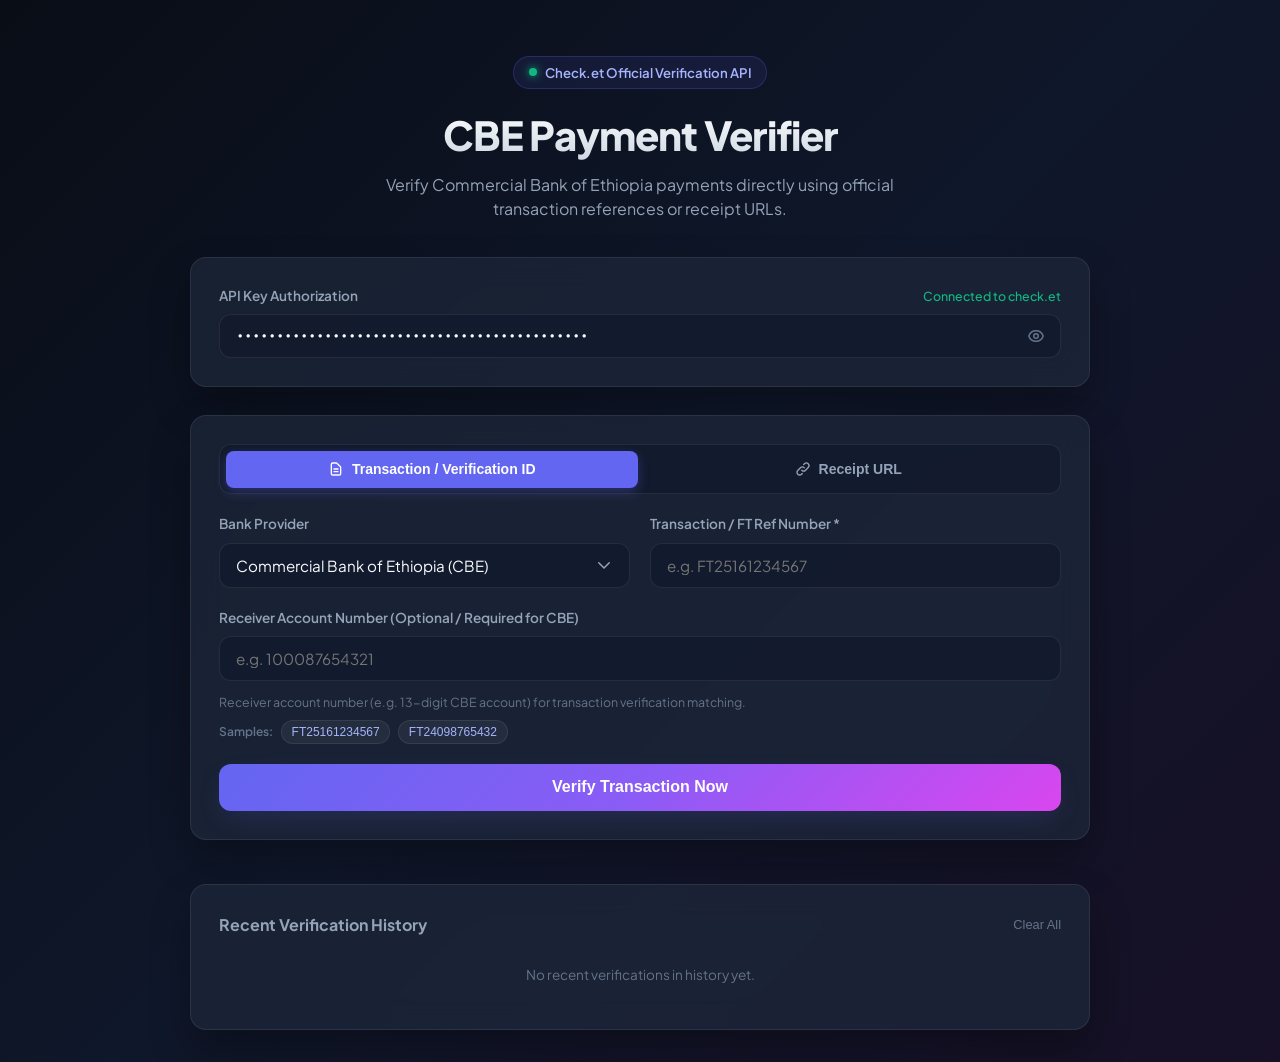
==== cbe_verifier.html @ 71989933 "Add files via upload" ====
<!DOCTYPE html>
<html lang="en">
<head>
  <meta charset="UTF-8">
  <meta name="viewport" content="width=device-width, initial-scale=1.0">
  <title>Check.et Payment Verifier | Commercial Bank of Ethiopia</title>
  <meta name="description" content="Verify Ethiopian Bank payment transactions and receipts using the official Check.et API.">
  <link rel="preconnect" href="https://fonts.googleapis.com">
  <link rel="preconnect" href="https://fonts.gstatic.com" crossorigin>
  <link href="https://fonts.googleapis.com/css2?family=Plus+Jakarta+Sans:wght@300;400;500;600;700;800&family=JetBrains+Mono:wght@400;500;600&display=swap" rel="stylesheet">
  
  <style>
    :root {
      --bg-gradient: linear-gradient(135deg, #090d16 0%, #0f172a 50%, #171026 100%);
      --card-bg: rgba(30, 41, 59, 0.7);
      --card-border: rgba(255, 255, 255, 0.08);
      --card-hover-border: rgba(99, 102, 241, 0.3);
      --text-primary: #f8fafc;
      --text-secondary: #94a3b8;
      --text-muted: #64748b;
      --accent-primary: #6366f1;
      --accent-secondary: #8b5cf6;
      --accent-gradient: linear-gradient(135deg, #6366f1 0%, #8b5cf6 50%, #d946ef 100%);
      --success-bg: rgba(16, 185, 129, 0.12);
      --success-border: rgba(16, 185, 129, 0.3);
      --success-text: #10b981;
      --warning-bg: rgba(245, 158, 11, 0.12);
      --warning-border: rgba(245, 158, 11, 0.3);
      --warning-text: #f59e0b;
      --danger-bg: rgba(239, 68, 68, 0.12);
      --danger-border: rgba(239, 68, 68, 0.3);
      --danger-text: #ef4444;
      --radius-lg: 16px;
      --radius-md: 12px;
      --radius-sm: 8px;
      --shadow-glow: 0 10px 30px -10px rgba(99, 102, 241, 0.25);
    }

    * {
      box-sizing: border-box;
      margin: 0;
      padding: 0;
    }

    body {
      font-family: 'Plus Jakarta Sans', -apple-system, BlinkMacSystemFont, sans-serif;
      background: var(--bg-gradient);
      color: var(--text-primary);
      min-height: 100vh;
      display: flex;
      flex-direction: column;
      align-items: center;
      padding: 2rem 1rem;
      line-height: 1.5;
    }

    .container {
      width: 100%;
      max-width: 900px;
      margin: 0 auto;
      display: flex;
      flex-direction: column;
      gap: 1.75rem;
    }

    /* Header */
    .header {
      text-align: center;
      padding: 1.5rem 0 0.5rem;
    }

    .brand-badge {
      display: inline-flex;
      align-items: center;
      gap: 0.5rem;
      padding: 0.35rem 0.9rem;
      background: rgba(99, 102, 241, 0.1);
      border: 1px solid rgba(99, 102, 241, 0.25);
      border-radius: 9999px;
      font-size: 0.825rem;
      font-weight: 600;
      color: #a5b4fc;
      margin-bottom: 1rem;
    }

    .brand-badge .dot {
      width: 8px;
      height: 8px;
      background: #10b981;
      border-radius: 50%;
      box-shadow: 0 0 8px #10b981;
    }

    .header h1 {
      font-size: 2.5rem;
      font-weight: 800;
      letter-spacing: -0.02em;
      background: linear-gradient(180deg, #ffffff 0%, #cbd5e1 100%);
      -webkit-background-clip: text;
      -webkit-text-fill-color: transparent;
      margin-bottom: 0.5rem;
    }

    .header p {
      color: var(--text-secondary);
      font-size: 1rem;
      max-width: 580px;
      margin: 0 auto;
    }

    /* Cards */
    .glass-card {
      background: var(--card-bg);
      backdrop-filter: blur(16px);
      -webkit-backdrop-filter: blur(16px);
      border: 1px solid var(--card-border);
      border-radius: var(--radius-lg);
      padding: 1.75rem;
      box-shadow: 0 20px 40px rgba(0, 0, 0, 0.3);
      transition: border-color 0.25s ease, box-shadow 0.25s ease;
    }

    /* API Key Config Bar */
    .api-bar {
      display: flex;
      flex-direction: column;
      gap: 0.5rem;
    }

    .api-bar label {
      font-size: 0.85rem;
      font-weight: 600;
      color: var(--text-secondary);
      display: flex;
      justify-content: space-between;
      align-items: center;
    }

    .input-wrapper {
      position: relative;
      display: flex;
      align-items: center;
    }

    .input-wrapper input {
      width: 100%;
      background: rgba(15, 23, 42, 0.6);
      border: 1px solid var(--card-border);
      border-radius: var(--radius-md);
      padding: 0.75rem 1rem;
      padding-right: 2.75rem;
      color: var(--text-primary);
      font-family: 'JetBrains Mono', monospace;
      font-size: 0.875rem;
      outline: none;
      transition: all 0.2s ease;
    }

    .input-wrapper input:focus {
      border-color: var(--accent-primary);
      box-shadow: 0 0 0 3px rgba(99, 102, 241, 0.15);
    }

    .toggle-btn {
      position: absolute;
      right: 0.75rem;
      background: none;
      border: none;
      color: var(--text-muted);
      cursor: pointer;
      padding: 0.25rem;
      display: flex;
      align-items: center;
      justify-content: center;
      transition: color 0.2s ease;
    }

    .toggle-btn:hover {
      color: var(--text-primary);
    }

    /* Tabs */
    .tabs-nav {
      display: flex;
      background: rgba(15, 23, 42, 0.6);
      padding: 0.35rem;
      border-radius: var(--radius-md);
      border: 1px solid var(--card-border);
      gap: 0.25rem;
      margin-bottom: 1.25rem;
    }

    .tab-btn {
      flex: 1;
      padding: 0.65rem 1rem;
      border: none;
      background: transparent;
      color: var(--text-secondary);
      font-weight: 600;
      font-size: 0.875rem;
      border-radius: var(--radius-sm);
      cursor: pointer;
      transition: all 0.2s ease;
      display: flex;
      align-items: center;
      justify-content: center;
      gap: 0.5rem;
    }

    .tab-btn.active {
      background: var(--accent-primary);
      color: #ffffff;
      box-shadow: 0 4px 12px rgba(99, 102, 241, 0.3);
    }

    /* Form Inputs */
    .form-grid {
      display: grid;
      grid-template-columns: 1fr 1fr;
      gap: 1.25rem;
    }

    @media (max-width: 640px) {
      .form-grid {
        grid-template-columns: 1fr;
      }
    }

    .form-group {
      display: flex;
      flex-direction: column;
      gap: 0.5rem;
    }

    .form-group.full-width {
      grid-column: 1 / -1;
    }

    .form-group label {
      font-size: 0.85rem;
      font-weight: 600;
      color: var(--text-secondary);
    }

    .form-control {
      width: 100%;
      background: rgba(15, 23, 42, 0.6);
      border: 1px solid var(--card-border);
      border-radius: var(--radius-md);
      padding: 0.75rem 1rem;
      color: var(--text-primary);
      font-family: inherit;
      font-size: 0.95rem;
      outline: none;
      transition: all 0.2s ease;
    }

    .form-control:focus {
      border-color: var(--accent-primary);
      box-shadow: 0 0 0 3px rgba(99, 102, 241, 0.15);
    }

    select.form-control {
      appearance: none;
      background-image: url("data:image/svg+xml,%3Csvg xmlns='http://www.w3.org/2000/svg' fill='none' viewBox='0 0 24 24' stroke='%2394a3b8'%3E%3Cpath stroke-linecap='round' stroke-linejoin='round' stroke-width='2' d='M19 9l-7 7-7-7'%3E%3C/path%3E%3C/svg%3E");
      background-repeat: no-repeat;
      background-position: right 1rem center;
      background-size: 1.1rem;
      padding-right: 2.5rem;
    }

    .hint-text {
      font-size: 0.775rem;
      color: var(--text-muted);
      margin-top: 0.25rem;
    }

    .quick-samples {
      display: flex;
      align-items: center;
      gap: 0.5rem;
      margin-top: 0.5rem;
      flex-wrap: wrap;
    }

    .sample-chip {
      font-size: 0.75rem;
      padding: 0.25rem 0.6rem;
      background: rgba(255, 255, 255, 0.05);
      border: 1px solid var(--card-border);
      border-radius: 9999px;
      color: #a5b4fc;
      cursor: pointer;
      transition: all 0.2s ease;
    }

    .sample-chip:hover {
      background: rgba(99, 102, 241, 0.2);
      border-color: rgba(99, 102, 241, 0.4);
    }

    /* Primary Button */
    .btn-submit {
      margin-top: 1.25rem;
      width: 100%;
      padding: 0.9rem 1.5rem;
      background: var(--accent-gradient);
      border: none;
      border-radius: var(--radius-md);
      color: #ffffff;
      font-weight: 700;
      font-size: 1rem;
      cursor: pointer;
      box-shadow: var(--shadow-glow);
      transition: all 0.25s ease;
      display: flex;
      align-items: center;
      justify-content: center;
      gap: 0.6rem;
    }

    .btn-submit:hover {
      transform: translateY(-2px);
      box-shadow: 0 12px 35px -5px rgba(99, 102, 241, 0.4);
    }

    .btn-submit:active {
      transform: translateY(0);
    }

    .btn-submit:disabled {
      opacity: 0.6;
      cursor: not-allowed;
      transform: none;
    }

    /* Result Section */
    .result-section {
      display: none;
      animation: fadeIn 0.3s ease;
    }

    @keyframes fadeIn {
      from { opacity: 0; transform: translateY(10px); }
      to { opacity: 1; transform: translateY(0); }
    }

    .receipt-header {
      display: flex;
      justify-content: space-between;
      align-items: flex-start;
      padding-bottom: 1.25rem;
      border-bottom: 1px dashed var(--card-border);
      margin-bottom: 1.25rem;
    }

    .bank-info {
      display: flex;
      align-items: center;
      gap: 0.75rem;
    }

    .bank-icon {
      width: 44px;
      height: 44px;
      background: linear-gradient(135deg, #4f46e5, #7c3aed);
      border-radius: 12px;
      display: flex;
      align-items: center;
      justify-content: center;
      font-weight: 800;
      font-size: 1.1rem;
      color: #fff;
    }

    .bank-details h3 {
      font-size: 1.15rem;
      font-weight: 700;
      color: #fff;
    }

    .bank-details p {
      font-size: 0.8rem;
      color: var(--text-muted);
      font-family: 'JetBrains Mono', monospace;
    }

    .status-badge {
      display: inline-flex;
      align-items: center;
      gap: 0.4rem;
      padding: 0.4rem 0.85rem;
      border-radius: 9999px;
      font-size: 0.825rem;
      font-weight: 700;
      text-transform: uppercase;
      letter-spacing: 0.04em;
    }

    .status-badge.verified {
      background: var(--success-bg);
      border: 1px solid var(--success-border);
      color: var(--success-text);
    }

    .status-badge.duplicate {
      background: var(--warning-bg);
      border: 1px solid var(--warning-border);
      color: var(--warning-text);
    }

    .status-badge.failed {
      background: var(--danger-bg);
      border: 1px solid var(--danger-border);
      color: var(--danger-text);
    }

    .amount-display {
      background: rgba(15, 23, 42, 0.5);
      border: 1px solid var(--card-border);
      border-radius: var(--radius-md);
      padding: 1.25rem;
      text-align: center;
      margin-bottom: 1.5rem;
    }

    .amount-display label {
      font-size: 0.8rem;
      color: var(--text-muted);
      text-transform: uppercase;
      letter-spacing: 0.05em;
      font-weight: 600;
    }

    .amount-val {
      font-size: 2.4rem;
      font-weight: 800;
      color: #10b981;
      margin-top: 0.25rem;
    }

    .amount-val span {
      font-size: 1.2rem;
      font-weight: 600;
      color: var(--text-secondary);
      margin-left: 0.25rem;
    }

    /* Details Grid */
    .details-grid {
      display: grid;
      grid-template-columns: 1fr 1fr;
      gap: 1rem;
      margin-bottom: 1.5rem;
    }

    @media (max-width: 600px) {
      .details-grid {
        grid-template-columns: 1fr;
      }
    }

    .detail-item {
      background: rgba(15, 23, 42, 0.3);
      border: 1px solid rgba(255, 255, 255, 0.04);
      border-radius: var(--radius-sm);
      padding: 0.85rem;
    }

    .detail-item .label {
      font-size: 0.775rem;
      color: var(--text-muted);
      font-weight: 600;
      text-transform: uppercase;
      letter-spacing: 0.03em;
    }

    .detail-item .value {
      font-size: 0.95rem;
      font-weight: 600;
      color: var(--text-primary);
      margin-top: 0.2rem;
      word-break: break-all;
    }

    .detail-item .sub-value {
      font-size: 0.8rem;
      color: var(--text-secondary);
      font-family: 'JetBrains Mono', monospace;
    }

    /* Action bar for results */
    .result-actions {
      display: flex;
      gap: 0.75rem;
      flex-wrap: wrap;
    }

    .btn-secondary {
      flex: 1;
      padding: 0.65rem 1rem;
      background: rgba(255, 255, 255, 0.05);
      border: 1px solid var(--card-border);
      border-radius: var(--radius-md);
      color: var(--text-primary);
      font-weight: 600;
      font-size: 0.875rem;
      cursor: pointer;
      transition: all 0.2s ease;
      display: flex;
      align-items: center;
      justify-content: center;
      gap: 0.4rem;
    }

    .btn-secondary:hover {
      background: rgba(255, 255, 255, 0.1);
      border-color: rgba(255, 255, 255, 0.2);
    }

    /* JSON Drawer */
    .json-box {
      margin-top: 1rem;
      background: #090d16;
      border: 1px solid var(--card-border);
      border-radius: var(--radius-md);
      padding: 1rem;
      font-family: 'JetBrains Mono', monospace;
      font-size: 0.8rem;
      color: #38bdf8;
      max-height: 250px;
      overflow-y: auto;
      display: none;
    }

    /* Loading Spinner */
    .spinner {
      width: 20px;
      height: 20px;
      border: 3px solid rgba(255, 255, 255, 0.3);
      border-radius: 50%;
      border-top-color: #fff;
      animation: spin 0.8s linear infinite;
    }

    @keyframes spin {
      to { transform: rotate(360deg); }
    }

    /* History section */
    .history-section {
      margin-top: 1rem;
    }

    .history-title {
      font-size: 1rem;
      font-weight: 700;
      color: var(--text-secondary);
      margin-bottom: 0.75rem;
      display: flex;
      justify-content: space-between;
      align-items: center;
    }

    .history-list {
      display: flex;
      flex-direction: column;
      gap: 0.5rem;
    }

    .history-item {
      display: flex;
      justify-content: space-between;
      align-items: center;
      background: rgba(15, 23, 42, 0.4);
      border: 1px solid var(--card-border);
      border-radius: var(--radius-md);
      padding: 0.75rem 1rem;
      cursor: pointer;
      transition: all 0.2s ease;
    }

    .history-item:hover {
      background: rgba(30, 41, 59, 0.8);
      border-color: var(--card-hover-border);
    }

    .history-meta {
      display: flex;
      flex-direction: column;
    }

    .history-id {
      font-weight: 700;
      font-size: 0.9rem;
      color: var(--text-primary);
    }

    .history-sub {
      font-size: 0.75rem;
      color: var(--text-muted);
    }

    .history-amount {
      font-weight: 700;
      font-size: 0.95rem;
      color: #10b981;
    }

    /* Toast */
    .toast {
      position: fixed;
      bottom: 2rem;
      right: 2rem;
      background: #1e293b;
      border: 1px solid var(--accent-primary);
      color: #fff;
      padding: 0.85rem 1.25rem;
      border-radius: var(--radius-md);
      box-shadow: 0 10px 30px rgba(0,0,0,0.5);
      font-size: 0.875rem;
      font-weight: 600;
      z-index: 1000;
      display: none;
      animation: slideUp 0.3s ease;
    }

    @keyframes slideUp {
      from { opacity: 0; transform: translateY(20px); }
      to { opacity: 1; transform: translateY(0); }
    }
  </style>
</head>
<body>

  <div class="container">
    
    <!-- Header -->
    <header class="header">
      <div class="brand-badge">
        <span class="dot"></span> Check.et Official Verification API
      </div>
      <h1>CBE Payment Verifier</h1>
      <p>Verify Commercial Bank of Ethiopia payments directly using official transaction references or receipt URLs.</p>
    </header>

    <!-- API Config Card -->
    <div class="glass-card">
      <div class="api-bar">
        <label for="apiKeyInput">
          <span>API Key Authorization</span>
          <span style="color: #10b981; font-weight: 500; font-size: 0.775rem;">Connected to check.et</span>
        </label>
        <div class="input-wrapper">
          <input type="password" id="apiKeyInput" value="chk_WCKdCOPQXmDq69f31fTdWJHJl5TujRZKqvzHLqxQ" placeholder="chk_..." autocomplete="off">
          <button type="button" class="toggle-btn" id="toggleApiKey" title="Toggle visibility">
            <svg width="18" height="18" fill="none" stroke="currentColor" viewBox="0 0 24 24">
              <path stroke-linecap="round" stroke-linejoin="round" stroke-width="2" d="M15 12a3 3 0 11-6 0 3 3 0 016 0z" />
              <path stroke-linecap="round" stroke-linejoin="round" stroke-width="2" d="M2.458 12C3.732 7.943 7.523 5 12 5c4.478 0 8.268 2.943 9.542 7-1.274 4.057-5.064 7-9.542 7-4.477 0-8.268-2.943-9.542-7z" />
            </svg>
          </button>
        </div>
      </div>
    </div>

    <!-- Main Form Card -->
    <div class="glass-card">
      <!-- Tabs -->
      <div class="tabs-nav">
        <button type="button" class="tab-btn active" id="tabTxn" onclick="switchTab('txn')">
          <svg width="16" height="16" fill="none" stroke="currentColor" viewBox="0 0 24 24"><path stroke-linecap="round" stroke-linejoin="round" stroke-width="2" d="M9 12h6m-6 4h6m2 5H7a2 2 0 01-2-2V5a2 2 0 012-2h5.586a1 1 0 01.707.293l5.414 5.414a1 1 0 01.293.707V19a2 2 0 01-2 2z"/></svg>
          Transaction / Verification ID
        </button>
        <button type="button" class="tab-btn" id="tabUrl" onclick="switchTab('url')">
          <svg width="16" height="16" fill="none" stroke="currentColor" viewBox="0 0 24 24"><path stroke-linecap="round" stroke-linejoin="round" stroke-width="2" d="M13.828 10.172a4 4 0 00-5.656 0l-4 4a4 4 0 105.656 5.656l1.102-1.101m-.758-4.899a4 4 0 005.656 0l4-4a4 4 0 00-5.656-5.656l-1.1 1.1"/></svg>
          Receipt URL
        </button>
      </div>

      <form id="verifyForm" onsubmit="handleVerify(event)">
        <div class="form-grid">
          
          <!-- Bank Select -->
          <div class="form-group">
            <label for="bankSelect">Bank Provider</label>
            <select id="bankSelect" class="form-control">
              <option value="cbe" selected>Commercial Bank of Ethiopia (CBE)</option>
              <option value="amhara">Amhara Bank</option>
              <option value="telebirr">Telebirr</option>
              <option value="dashen">Dashen Bank</option>
              <option value="awash">Awash Bank</option>
              <option value="boa">Bank of Abyssinia (BOA)</option>
              <option value="zemen">Zemen Bank</option>
              <option value="cbebirr">CBE Birr</option>
              <option value="mpesa">M-Pesa Ethiopia</option>
              <option value="siinqee">Siinqee Bank</option>
            </select>
          </div>

          <!-- Transaction Number Input (for Txn Mode) -->
          <div id="txnFieldsGroup" class="form-group">
            <label for="txnInput">Transaction / FT Ref Number *</label>
            <input type="text" id="txnInput" class="form-control" placeholder="e.g. FT25161234567" required>
          </div>

          <!-- Receipt URL Input (for URL Mode) -->
          <div id="urlFieldsGroup" class="form-group" style="display: none;">
            <label for="urlInput">Receipt URL *</label>
            <input type="url" id="urlInput" class="form-control" placeholder="https://cbe.com.et/receipt/...">
            <div class="hint-text">Paste the full receipt web URL shared from mobile banking app.</div>
          </div>

          <!-- Receiver Account Input (Available for both Txn and URL modes) -->
          <div class="form-group full-width">
            <label for="accountInput">Receiver Account Number (Optional / Required for CBE)</label>
            <input type="text" id="accountInput" class="form-control" placeholder="e.g. 100087654321">
            <div class="hint-text">Receiver account number (e.g. 13-digit CBE account) for transaction verification matching.</div>
          </div>

        </div>

        <!-- Sample Loaders -->
        <div class="quick-samples">
          <span style="font-size:0.75rem; color: var(--text-muted); font-weight: 600;">Samples:</span>
          <button type="button" class="sample-chip" onclick="fillSample('FT25161234567', '1000876543218')">FT25161234567</button>
          <button type="button" class="sample-chip" onclick="fillSample('FT24098765432', '1000123456789')">FT24098765432</button>
        </div>

        <!-- Submit Button -->
        <button type="submit" class="btn-submit" id="btnSubmit">
          <span id="btnText">Verify Transaction Now</span>
          <div class="spinner" id="btnSpinner" style="display: none;"></div>
        </button>
      </form>
    </div>

    <!-- Results Section -->
    <div class="glass-card result-section" id="resultCard">
      <div class="receipt-header">
        <div class="bank-info">
          <div class="bank-icon" id="resBankIcon">CBE</div>
          <div class="bank-details">
            <h3 id="resBankName">Commercial Bank of Ethiopia</h3>
            <p id="resTxnId">Ref: FT25161234567</p>
          </div>
        </div>
        <div class="status-badge verified" id="resStatusBadge">
          ✓ Verified
        </div>
      </div>

      <!-- Amount Banner -->
      <div class="amount-display">
        <label>Total Verified Amount</label>
        <div class="amount-val" id="resAmount">1,350.00 <span>ETB</span></div>
      </div>

      <!-- Detail Grid -->
      <div class="details-grid">
        <div class="detail-item">
          <div class="label">Payer Details</div>
          <div class="value" id="resPayerName">Hayat Ahmed</div>
          <div class="sub-value" id="resPayerAcc">Acc: 100012345678</div>
        </div>

        <div class="detail-item">
          <div class="label">Receiver Details</div>
          <div class="value" id="resReceiverName">Abebe Bekele</div>
          <div class="sub-value" id="resReceiverAcc">Acc: 100087654321</div>
        </div>

        <div class="detail-item">
          <div class="label">Transaction Date</div>
          <div class="value" id="resDate">June 10, 2025 - 02:30 PM</div>
          <div class="sub-value" id="resMethod">Method: Official API</div>
        </div>

        <div class="detail-item">
          <div class="label">Description / Note</div>
          <div class="value" id="resDescription">Payment for invoice #1042</div>
        </div>
      </div>

      <!-- Actions -->
      <div class="result-actions">
        <button type="button" class="btn-secondary" onclick="copyReceiptSummary()">
          <svg width="16" height="16" fill="none" stroke="currentColor" viewBox="0 0 24 24"><path stroke-linecap="round" stroke-linejoin="round" stroke-width="2" d="M8 16H6a2 2 0 01-2-2V6a2 2 0 012-2h8a2 2 0 012 2v2m-6 12h8a2 2 0 002-2v-8a2 2 0 00-2-2h-8a2 2 0 00-2 2v8a2 2 0 002 2z"/></svg>
          Copy Summary
        </button>
        <button type="button" class="btn-secondary" onclick="toggleJsonView()">
          <svg width="16" height="16" fill="none" stroke="currentColor" viewBox="0 0 24 24"><path stroke-linecap="round" stroke-linejoin="round" stroke-width="2" d="M10 20l4-16m4 4l4 4-4 4M6 16l-4-4 4-4"/></svg>
          View Raw JSON
        </button>
        <button type="button" class="btn-secondary" onclick="window.print()">
          <svg width="16" height="16" fill="none" stroke="currentColor" viewBox="0 0 24 24"><path stroke-linecap="round" stroke-linejoin="round" stroke-width="2" d="M17 17h2a2 2 0 002-2v-4a2 2 0 00-2-2H5a2 2 0 00-2 2v4a2 2 0 002 2h2m2 4h6a2 2 0 002-2v-4a2 2 0 00-2-2H9a2 2 0 00-2 2v4a2 2 0 002 2zm8-12V5a2 2 0 00-2-2H9a2 2 0 00-2 2v4h10z"/></svg>
          Print Receipt
        </button>
      </div>

      <!-- Raw JSON Box -->
      <pre class="json-box" id="jsonBox"></pre>
    </div>

    <!-- Verification History Card -->
    <div class="glass-card history-section" id="historyCard">
      <div class="history-title">
        <span>Recent Verification History</span>
        <button type="button" style="background:none; border:none; color:var(--text-muted); cursor:pointer; font-size:0.8rem;" onclick="clearHistory()">Clear All</button>
      </div>
      <div class="history-list" id="historyList">
        <div style="font-size:0.85rem; color:var(--text-muted); text-align:center; padding:1rem 0;">No recent verifications in history yet.</div>
      </div>
    </div>

  </div>

  <div class="toast" id="toast">Notification text</div>

  <script>
    let activeTab = 'txn';
    let currentResponseData = null;
    let verificationHistory = JSON.parse(localStorage.getItem('check_et_history') || '[]');

    // Initialize UI
    document.addEventListener('DOMContentLoaded', () => {
      renderHistory();
      
      // API Key Toggle
      const apiKeyInput = document.getElementById('apiKeyInput');
      const toggleApiKey = document.getElementById('toggleApiKey');
      toggleApiKey.addEventListener('click', () => {
        if (apiKeyInput.type === 'password') {
          apiKeyInput.type = 'text';
        } else {
          apiKeyInput.type = 'password';
        }
      });
    });

    function switchTab(tab) {
      activeTab = tab;
      const tabTxn = document.getElementById('tabTxn');
      const tabUrl = document.getElementById('tabUrl');
      const txnGroup = document.getElementById('txnFieldsGroup');
      const urlGroup = document.getElementById('urlFieldsGroup');
      const txnInput = document.getElementById('txnInput');
      const urlInput = document.getElementById('urlInput');

      if (tab === 'txn') {
        tabTxn.classList.add('active');
        tabUrl.classList.remove('active');
        txnGroup.style.display = 'flex';
        urlGroup.style.display = 'none';
        txnInput.required = true;
        urlInput.required = false;
      } else {
        tabUrl.classList.add('active');
        tabTxn.classList.remove('active');
        txnGroup.style.display = 'none';
        urlGroup.style.display = 'flex';
        txnInput.required = false;
        urlInput.required = true;
      }
    }

    function fillSample(ftNumber, accNumber) {
      switchTab('txn');
      document.getElementById('txnInput').value = ftNumber;
      if (accNumber) {
        document.getElementById('accountInput').value = accNumber;
      }
      showToast('Sample data pre-filled!');
    }

    async function handleVerify(e) {
      e.preventDefault();

      const apiKey = document.getElementById('apiKeyInput').value.trim();
      const bank = document.getElementById('bankSelect').value;
      const accNum = document.getElementById('accountInput').value.trim();
      
      if (!apiKey) {
        showToast('Please enter your Check.et API Key!');
        return;
      }

      // Build payload based on active tab
      const payload = { bank };

      if (activeTab === 'txn') {
        const txnNum = document.getElementById('txnInput').value.trim();
        if (!txnNum) {
          showToast('Please enter a Transaction Number / FT Ref!');
          return;
        }
        payload.transaction_number = txnNum;
      } else {
        const receiptUrl = document.getElementById('urlInput').value.trim();
        if (!receiptUrl) {
          showToast('Please enter a valid Receipt URL!');
          return;
        }
        payload.receipt_url = receiptUrl;
      }

      // Receiver account option passed for both Txn and Receipt URL modes
      if (accNum) {
        payload.account_number = accNum;
      }

      setLoading(true);

      // Endpoint: Use local python proxy /api/verify if running on http server, or direct API if file://
      const endpoint = window.location.protocol.startsWith('http') 
        ? '/api/verify' 
        : 'https://api.check.et/api/v1/verify';

      try {
        const response = await fetch(endpoint, {
          method: 'POST',
          headers: {
            'Authorization': `Bearer ${apiKey}`,
            'Content-Type': 'application/json'
          },
          body: JSON.stringify(payload)
        });

        const data = await response.json();
        currentResponseData = data;

        if (response.ok && data.success !== false) {
          displayResult(data);
          saveToHistory(data, payload);
          showToast('Verification Successful!');
        } else {
          handleApiError(data, response.status);
        }

      } catch (err) {
        console.error('Fetch Error:', err);
        handleNetworkError(err, payload);
      } finally {
        setLoading(false);
      }
    }

    function displayResult(res) {
      const card = document.getElementById('resultCard');
      card.style.display = 'block';

      const data = res.data || {};
      const receipt = data.receipt || {};

      // Bank Name
      const bankNames = {
        cbe: 'Commercial Bank of Ethiopia',
        amhara: 'Amhara Bank',
        telebirr: 'Telebirr',
        dashen: 'Dashen Bank',
        awash: 'Awash Bank',
        boa: 'Bank of Abyssinia',
        zemen: 'Zemen Bank',
        cbebirr: 'CBE Birr',
        mpesa: 'M-Pesa Ethiopia',
        siinqee: 'Siinqee Bank'
      };

      const bankKey = data.bank || document.getElementById('bankSelect').value;
      document.getElementById('resBankName').textContent = data.bank_name || bankNames[bankKey] || 'Bank Payment';
      document.getElementById('resBankIcon').textContent = bankKey.toUpperCase().slice(0, 3);
      
      const txnId = data.verification_id || data.transaction_number || receipt.transaction_number || 'N/A';
      document.getElementById('resTxnId').textContent = `Ref: ${txnId}`;

      // Status Badge
      const badge = document.getElementById('resStatusBadge');
      if (res.duplicate) {
        badge.className = 'status-badge duplicate';
        badge.textContent = '⚠ Duplicate Payment';
      } else if (res.exists === false || receipt.status === 'failed') {
        badge.className = 'status-badge failed';
        badge.textContent = '✕ Unverified / Failed';
      } else {
        badge.className = 'status-badge verified';
        badge.textContent = '✓ Verified & Completed';
      }

      // Amount
      const amt = receipt.amount !== undefined ? Number(receipt.amount).toLocaleString('en-US', { minimumFractionDigits: 2 }) : '0.00';
      const currency = receipt.currency || 'ETB';
      document.getElementById('resAmount').innerHTML = `${amt} <span>${currency}</span>`;

      // Details
      document.getElementById('resPayerName').textContent = receipt.payer_name || 'N/A';
      document.getElementById('resPayerAcc').textContent = receipt.payer_account ? `Acc: ${receipt.payer_account}` : 'Acc: N/A';

      document.getElementById('resReceiverName').textContent = receipt.receiver_name || 'N/A';
      document.getElementById('resReceiverAcc').textContent = receipt.receiver_account ? `Acc: ${receipt.receiver_account}` : 'Acc: N/A';

      const txDate = receipt.transaction_date ? new Date(receipt.transaction_date).toLocaleString('en-US', {
        dateStyle: 'medium',
        timeStyle: 'short'
      }) : 'N/A';
      document.getElementById('resDate').textContent = txDate;
      document.getElementById('resMethod').textContent = `Method: ${data.verification_method || 'Official API'}`;

      document.getElementById('resDescription').textContent = receipt.description || 'No payment note attached';

      // JSON
      document.getElementById('jsonBox').textContent = JSON.stringify(res, null, 2);

      // Scroll into view smooth
      card.scrollIntoView({ behavior: 'smooth', block: 'nearest' });
    }

    function handleApiError(data, status) {
      const card = document.getElementById('resultCard');
      card.style.display = 'block';

      const bankNames = {
        cbe: 'Commercial Bank of Ethiopia',
        amhara: 'Amhara Bank',
        telebirr: 'Telebirr',
        dashen: 'Dashen Bank',
        awash: 'Awash Bank',
        boa: 'Bank of Abyssinia',
        zemen: 'Zemen Bank',
        cbebirr: 'CBE Birr',
        mpesa: 'M-Pesa Ethiopia',
        siinqee: 'Siinqee Bank'
      };
      const bankKey = document.getElementById('bankSelect').value;
      document.getElementById('resBankName').textContent = bankNames[bankKey] || 'Bank Payment';
      document.getElementById('resBankIcon').textContent = bankKey.toUpperCase().slice(0, 3);

      const badge = document.getElementById('resStatusBadge');
      badge.className = 'status-badge failed';
      badge.textContent = `✕ Error (${status})`;

      document.getElementById('resAmount').innerHTML = `0.00 <span>ETB</span>`;
      document.getElementById('resTxnId').textContent = `Status Code: ${status}`;
      document.getElementById('resPayerName').textContent = data.message || 'Verification Failed';
      document.getElementById('resPayerAcc').textContent = 'Please verify the transaction ID or API Key.';

      document.getElementById('jsonBox').textContent = JSON.stringify(data, null, 2);
      showToast(`Verification Failed: ${data.message || 'Invalid Request'}`);
    }

    function handleNetworkError(err, payload) {
      showToast('API Request Error or CORS limitation.');

      const bankNames = {
        cbe: 'Commercial Bank of Ethiopia',
        amhara: 'Amhara Bank',
        telebirr: 'Telebirr',
        dashen: 'Dashen Bank',
        awash: 'Awash Bank',
        boa: 'Bank of Abyssinia',
        zemen: 'Zemen Bank',
        cbebirr: 'CBE Birr',
        mpesa: 'M-Pesa Ethiopia',
        siinqee: 'Siinqee Bank'
      };

      const mockResult = {
        success: false,
        exists: false,
        message: err.message || "Failed to fetch from Check.et API.",
        data: {
          bank: payload.bank,
          bank_name: bankNames[payload.bank] || "Bank Payment",
          transaction_number: payload.transaction_number || "N/A",
          receipt: {
            status: "error",
            amount: 0,
            currency: "ETB",
            description: "Direct client request failed. Check API key or network connection."
          }
        }
      };

      displayResult(mockResult);
    }

    function setLoading(isLoading) {
      const btn = document.getElementById('btnSubmit');
      const text = document.getElementById('btnText');
      const spinner = document.getElementById('btnSpinner');

      if (isLoading) {
        btn.disabled = true;
        text.textContent = 'Verifying with Check.et...';
        spinner.style.display = 'block';
      } else {
        btn.disabled = false;
        text.textContent = 'Verify Transaction Now';
        spinner.style.display = 'none';
      }
    }

    function toggleJsonView() {
      const box = document.getElementById('jsonBox');
      if (box.style.display === 'block') {
        box.style.display = 'none';
      } else {
        box.style.display = 'block';
      }
    }

    function copyReceiptSummary() {
      if (!currentResponseData) return;
      const r = currentResponseData.data?.receipt || {};
      const summary = `CBE Payment Receipt Summary:
Status: Verified
Txn Ref: ${currentResponseData.data?.transaction_number || 'N/A'}
Amount: ${r.amount || 0} ${r.currency || 'ETB'}
Payer: ${r.payer_name || 'N/A'} (${r.payer_account || 'N/A'})
Receiver: ${r.receiver_name || 'N/A'} (${r.receiver_account || 'N/A'})
Date: ${r.transaction_date || 'N/A'}`;

      navigator.clipboard.writeText(summary).then(() => {
        showToast('Receipt Summary copied to clipboard!');
      });
    }

    function saveToHistory(res, payload) {
      const receipt = res.data?.receipt || {};
      const item = {
        id: res.data?.transaction_number || payload.transaction_number || 'URL Check',
        bank: payload.bank.toUpperCase(),
        amount: receipt.amount || 0,
        currency: receipt.currency || 'ETB',
        date: new Date().toLocaleTimeString([], { hour: '2-digit', minute: '2-digit' }),
        fullData: res
      };

      verificationHistory.unshift(item);
      if (verificationHistory.length > 10) verificationHistory.pop();
      localStorage.setItem('check_et_history', JSON.stringify(verificationHistory));
      renderHistory();
    }

    function renderHistory() {
      const container = document.getElementById('historyList');
      if (!verificationHistory.length) {
        container.innerHTML = `<div style="font-size:0.85rem; color:var(--text-muted); text-align:center; padding:1rem 0;">No recent verifications in history yet.</div>`;
        return;
      }

      container.innerHTML = verificationHistory.map((item, idx) => `
        <div class="history-item" onclick="loadFromHistory(${idx})">
          <div class="history-meta">
            <div class="history-id">${item.bank} - ${item.id}</div>
            <div class="history-sub">Verified at ${item.date}</div>
          </div>
          <div class="history-amount">${Number(item.amount).toLocaleString()} ${item.currency}</div>
        </div>
      `).join('');
    }

    function loadFromHistory(index) {
      const item = verificationHistory[index];
      if (item && item.fullData) {
        currentResponseData = item.fullData;
        displayResult(item.fullData);
        showToast(`Loaded history item: ${item.id}`);
      }
    }

    function clearHistory() {
      verificationHistory = [];
      localStorage.removeItem('check_et_history');
      renderHistory();
      showToast('History cleared.');
    }

    function showToast(msg) {
      const toast = document.getElementById('toast');
      toast.textContent = msg;
      toast.style.display = 'block';
      setTimeout(() => {
        toast.style.display = 'none';
      }, 3000);
    }
  </script>
</body>
</html>
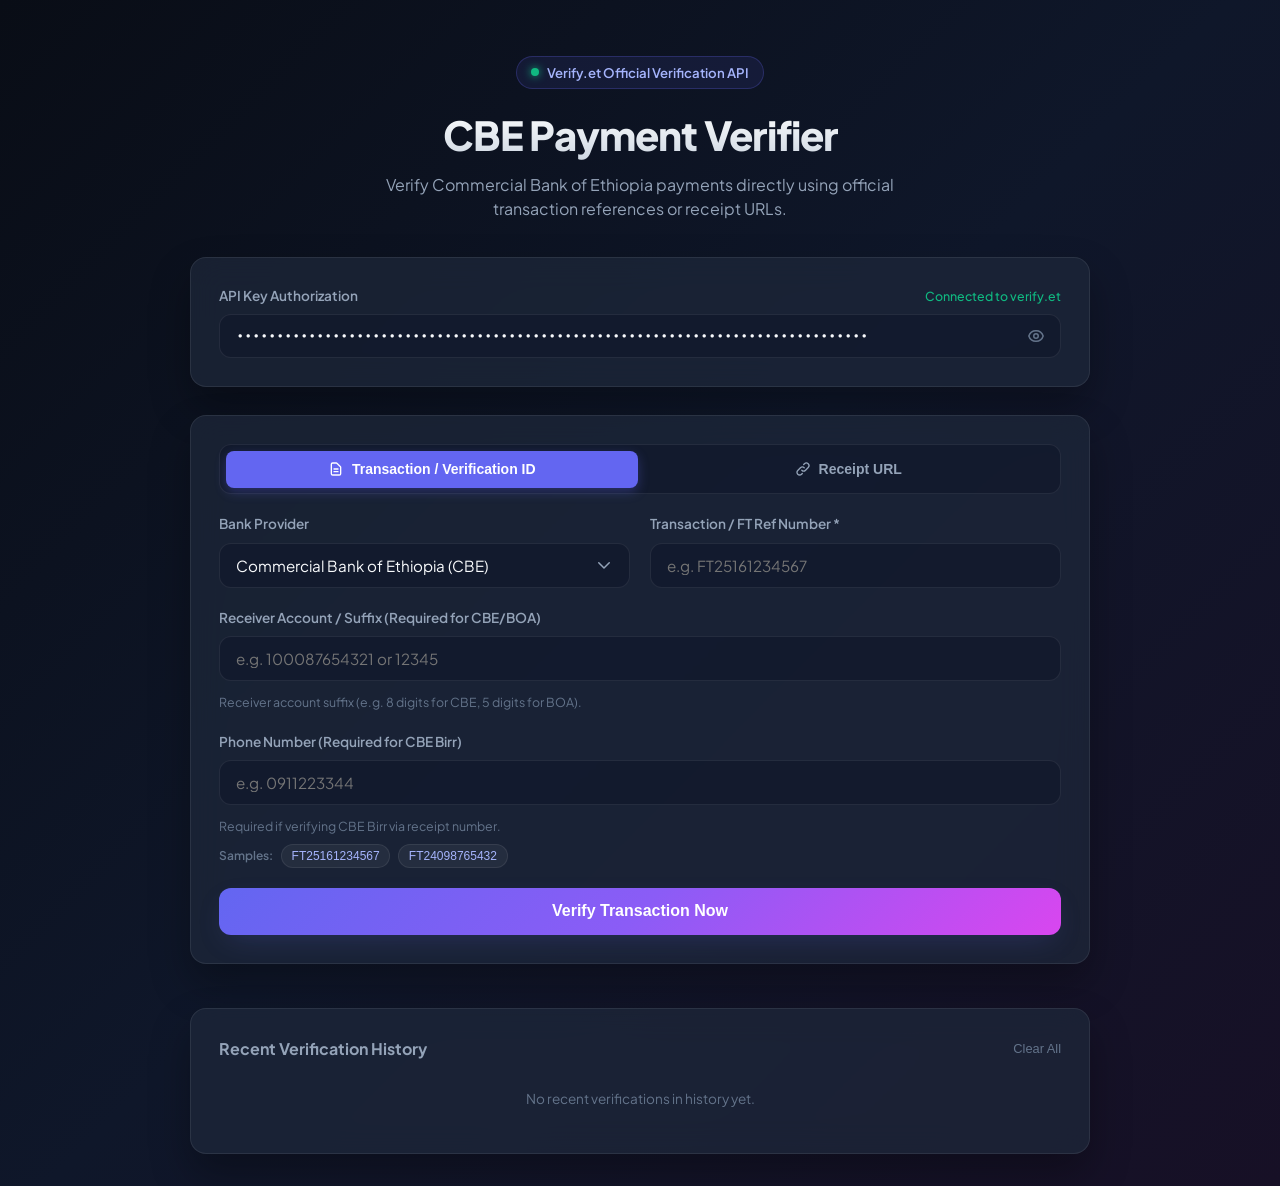
==== commit e0ce6892: "Add files via upload" ====
--- a/cbe_verifier.html
+++ b/cbe_verifier.html
@@ -3,8 +3,8 @@
 <head>
   <meta charset="UTF-8">
   <meta name="viewport" content="width=device-width, initial-scale=1.0">
-  <title>Check.et Payment Verifier | Commercial Bank of Ethiopia</title>
-  <meta name="description" content="Verify Ethiopian Bank payment transactions and receipts using the official Check.et API.">
+  <title>Verify.et Payment Verifier | Commercial Bank of Ethiopia</title>
+  <meta name="description" content="Verify Ethiopian Bank payment transactions and receipts using the official Verify.et API.">
   <link rel="preconnect" href="https://fonts.googleapis.com">
   <link rel="preconnect" href="https://fonts.gstatic.com" crossorigin>
   <link href="https://fonts.googleapis.com/css2?family=Plus+Jakarta+Sans:wght@300;400;500;600;700;800&family=JetBrains+Mono:wght@400;500;600&display=swap" rel="stylesheet">
@@ -638,7 +638,7 @@
     <!-- Header -->
     <header class="header">
       <div class="brand-badge">
-        <span class="dot"></span> Check.et Official Verification API
+        <span class="dot"></span> Verify.et Official Verification API
       </div>
       <h1>CBE Payment Verifier</h1>
       <p>Verify Commercial Bank of Ethiopia payments directly using official transaction references or receipt URLs.</p>
@@ -649,10 +649,10 @@
       <div class="api-bar">
         <label for="apiKeyInput">
           <span>API Key Authorization</span>
-          <span style="color: #10b981; font-weight: 500; font-size: 0.775rem;">Connected to check.et</span>
+          <span style="color: #10b981; font-weight: 500; font-size: 0.775rem;">Connected to verify.et</span>
         </label>
         <div class="input-wrapper">
-          <input type="password" id="apiKeyInput" value="chk_WCKdCOPQXmDq69f31fTdWJHJl5TujRZKqvzHLqxQ" placeholder="chk_..." autocomplete="off">
+          <input type="password" id="apiKeyInput" value="VERIFY_BANK_ET_zPNYhmxU7kRd2yBZrKE5C7MjsRlkHODag5Su9kvIcQOszijAVuO37sgqUVLnznGv" placeholder="VERIFY_BANK_ET_..." autocomplete="off">
           <button type="button" class="toggle-btn" id="toggleApiKey" title="Toggle visibility">
             <svg width="18" height="18" fill="none" stroke="currentColor" viewBox="0 0 24 24">
               <path stroke-linecap="round" stroke-linejoin="round" stroke-width="2" d="M15 12a3 3 0 11-6 0 3 3 0 016 0z" />
@@ -685,7 +685,6 @@
             <label for="bankSelect">Bank Provider</label>
             <select id="bankSelect" class="form-control">
               <option value="cbe" selected>Commercial Bank of Ethiopia (CBE)</option>
-              <option value="amhara">Amhara Bank</option>
               <option value="telebirr">Telebirr</option>
               <option value="dashen">Dashen Bank</option>
               <option value="awash">Awash Bank</option>
@@ -694,6 +693,7 @@
               <option value="cbebirr">CBE Birr</option>
               <option value="mpesa">M-Pesa Ethiopia</option>
               <option value="siinqee">Siinqee Bank</option>
+              <option value="kaafiebirr">KaafieBirr</option>
             </select>
           </div>
 
@@ -712,9 +712,16 @@
 
           <!-- Receiver Account Input (Available for both Txn and URL modes) -->
           <div class="form-group full-width">
-            <label for="accountInput">Receiver Account Number (Optional / Required for CBE)</label>
-            <input type="text" id="accountInput" class="form-control" placeholder="e.g. 100087654321">
-            <div class="hint-text">Receiver account number (e.g. 13-digit CBE account) for transaction verification matching.</div>
+            <label for="accountInput">Receiver Account / Suffix (Required for CBE/BOA)</label>
+            <input type="text" id="accountInput" class="form-control" placeholder="e.g. 100087654321 or 12345">
+            <div class="hint-text">Receiver account suffix (e.g. 8 digits for CBE, 5 digits for BOA).</div>
+          </div>
+
+          <!-- Phone Number Input (Available for CBE Birr) -->
+          <div class="form-group full-width">
+            <label for="phoneInput">Phone Number (Required for CBE Birr)</label>
+            <input type="text" id="phoneInput" class="form-control" placeholder="e.g. 0911223344">
+            <div class="hint-text">Required if verifying CBE Birr via receipt number.</div>
           </div>
 
         </div>
@@ -819,7 +826,7 @@
   <script>
     let activeTab = 'txn';
     let currentResponseData = null;
-    let verificationHistory = JSON.parse(localStorage.getItem('check_et_history') || '[]');
+    let verificationHistory = JSON.parse(localStorage.getItem('verify_et_history') || '[]');
 
     // Initialize UI
     document.addEventListener('DOMContentLoaded', () => {
@@ -880,7 +887,7 @@
       const accNum = document.getElementById('accountInput').value.trim();
       
       if (!apiKey) {
-        showToast('Please enter your Check.et API Key!');
+        showToast('Please enter your Verify.et API Key!');
         return;
       }
 
@@ -893,33 +900,43 @@
           showToast('Please enter a Transaction Number / FT Ref!');
           return;
         }
-        payload.transaction_number = txnNum;
+        payload.referenceNumber = txnNum;
+        payload.reference = txnNum;
       } else {
         const receiptUrl = document.getElementById('urlInput').value.trim();
         if (!receiptUrl) {
           showToast('Please enter a valid Receipt URL!');
           return;
         }
-        payload.receipt_url = receiptUrl;
+        payload.receiptUrl = receiptUrl;
       }
 
       // Receiver account option passed for both Txn and Receipt URL modes
       if (accNum) {
-        payload.account_number = accNum;
+        payload.accountSuffix = accNum;
+        payload.suffix = accNum;
+        payload.settlementAccount = accNum;
+      }
+      
+      const phoneNum = document.getElementById('phoneInput').value.trim();
+      if (phoneNum) {
+        payload.phoneNumber = phoneNum;
+        payload.phone = phoneNum;
       }
 
       setLoading(true);
 
-      // Endpoint: Use local python proxy /api/verify if running on http server, or direct API if file://
-      const endpoint = window.location.protocol.startsWith('http') 
+      const endpointParams = '?waitMs=5000';
+      const endpointUrl = window.location.protocol.startsWith('http') 
         ? '/api/verify' 
-        : 'https://api.check.et/api/v1/verify';
+        : 'https://verify.et/api/verify';
+      const endpoint = endpointUrl + endpointParams;
 
       try {
         const response = await fetch(endpoint, {
           method: 'POST',
           headers: {
-            'Authorization': `Bearer ${apiKey}`,
+            'x-api-key': apiKey,
             'Content-Type': 'application/json'
           },
           body: JSON.stringify(payload)
@@ -948,13 +965,12 @@
       const card = document.getElementById('resultCard');
       card.style.display = 'block';
 
-      const data = res.data || {};
-      const receipt = data.receipt || {};
+      const apiData = (res.data && Array.isArray(res.data) && res.data.length > 0) ? res.data[0] : (res.data || {});
+      const receipt = apiData;
 
       // Bank Name
       const bankNames = {
         cbe: 'Commercial Bank of Ethiopia',
-        amhara: 'Amhara Bank',
         telebirr: 'Telebirr',
         dashen: 'Dashen Bank',
         awash: 'Awash Bank',
@@ -962,22 +978,26 @@
         zemen: 'Zemen Bank',
         cbebirr: 'CBE Birr',
         mpesa: 'M-Pesa Ethiopia',
-        siinqee: 'Siinqee Bank'
+        siinqee: 'Siinqee Bank',
+        kaafiebirr: 'KaafieBirr'
       };
 
-      const bankKey = data.bank || document.getElementById('bankSelect').value;
-      document.getElementById('resBankName').textContent = data.bank_name || bankNames[bankKey] || 'Bank Payment';
+      const bankKey = apiData.bank || document.getElementById('bankSelect').value;
+      document.getElementById('resBankName').textContent = apiData.bank_name || bankNames[bankKey] || 'Bank Payment';
       document.getElementById('resBankIcon').textContent = bankKey.toUpperCase().slice(0, 3);
       
-      const txnId = data.verification_id || data.transaction_number || receipt.transaction_number || 'N/A';
+      const txnId = res.requestId || apiData.referenceNumber || apiData.transactionNumber || apiData.transaction_number || 'N/A';
       document.getElementById('resTxnId').textContent = `Ref: ${txnId}`;
 
       // Status Badge
+      const isVerified = res.verification?.verified || apiData.verified || false;
+      const statusValue = res.verification?.status || apiData.status;
+
       const badge = document.getElementById('resStatusBadge');
       if (res.duplicate) {
         badge.className = 'status-badge duplicate';
         badge.textContent = '⚠ Duplicate Payment';
-      } else if (res.exists === false || receipt.status === 'failed') {
+      } else if (statusValue === 'failed' || !isVerified) {
         badge.className = 'status-badge failed';
         badge.textContent = '✕ Unverified / Failed';
       } else {
@@ -991,18 +1011,19 @@
       document.getElementById('resAmount').innerHTML = `${amt} <span>${currency}</span>`;
 
       // Details
-      document.getElementById('resPayerName').textContent = receipt.payer_name || 'N/A';
-      document.getElementById('resPayerAcc').textContent = receipt.payer_account ? `Acc: ${receipt.payer_account}` : 'Acc: N/A';
-
-      document.getElementById('resReceiverName').textContent = receipt.receiver_name || 'N/A';
-      document.getElementById('resReceiverAcc').textContent = receipt.receiver_account ? `Acc: ${receipt.receiver_account}` : 'Acc: N/A';
-
-      const txDate = receipt.transaction_date ? new Date(receipt.transaction_date).toLocaleString('en-US', {
+      document.getElementById('resPayerName').textContent = receipt.senderName || receipt.payer_name || 'N/A';
+      document.getElementById('resPayerAcc').textContent = receipt.senderAccount || receipt.payer_account ? `Acc: ${receipt.senderAccount || receipt.payer_account}` : 'Acc: N/A';
+
+      document.getElementById('resReceiverName').textContent = receipt.receiverName || receipt.receiver_name || 'N/A';
+      document.getElementById('resReceiverAcc').textContent = receipt.receiverAccount || receipt.receiver_account ? `Acc: ${receipt.receiverAccount || receipt.receiver_account}` : 'Acc: N/A';
+
+      const timestamp = receipt.timestamp || receipt.transaction_date;
+      const txDate = timestamp ? new Date(timestamp).toLocaleString('en-US', {
         dateStyle: 'medium',
         timeStyle: 'short'
       }) : 'N/A';
       document.getElementById('resDate').textContent = txDate;
-      document.getElementById('resMethod').textContent = `Method: ${data.verification_method || 'Official API'}`;
+      document.getElementById('resMethod').textContent = `Method: ${res.verification_method || 'Official API'}`;
 
       document.getElementById('resDescription').textContent = receipt.description || 'No payment note attached';
 
@@ -1019,7 +1040,6 @@
 
       const bankNames = {
         cbe: 'Commercial Bank of Ethiopia',
-        amhara: 'Amhara Bank',
         telebirr: 'Telebirr',
         dashen: 'Dashen Bank',
         awash: 'Awash Bank',
@@ -1027,7 +1047,8 @@
         zemen: 'Zemen Bank',
         cbebirr: 'CBE Birr',
         mpesa: 'M-Pesa Ethiopia',
-        siinqee: 'Siinqee Bank'
+        siinqee: 'Siinqee Bank',
+        kaafiebirr: 'KaafieBirr'
       };
       const bankKey = document.getElementById('bankSelect').value;
       document.getElementById('resBankName').textContent = bankNames[bankKey] || 'Bank Payment';
@@ -1051,7 +1072,6 @@
 
       const bankNames = {
         cbe: 'Commercial Bank of Ethiopia',
-        amhara: 'Amhara Bank',
         telebirr: 'Telebirr',
         dashen: 'Dashen Bank',
         awash: 'Awash Bank',
@@ -1059,13 +1079,14 @@
         zemen: 'Zemen Bank',
         cbebirr: 'CBE Birr',
         mpesa: 'M-Pesa Ethiopia',
-        siinqee: 'Siinqee Bank'
+        siinqee: 'Siinqee Bank',
+        kaafiebirr: 'KaafieBirr'
       };
 
       const mockResult = {
         success: false,
         exists: false,
-        message: err.message || "Failed to fetch from Check.et API.",
+        message: err.message || "Failed to fetch from Verify.et API.",
         data: {
           bank: payload.bank,
           bank_name: bankNames[payload.bank] || "Bank Payment",
@@ -1089,7 +1110,7 @@
 
       if (isLoading) {
         btn.disabled = true;
-        text.textContent = 'Verifying with Check.et...';
+        text.textContent = 'Verifying with Verify.et...';
         spinner.style.display = 'block';
       } else {
         btn.disabled = false;
@@ -1109,14 +1130,15 @@
 
     function copyReceiptSummary() {
       if (!currentResponseData) return;
-      const r = currentResponseData.data?.receipt || {};
+      const apiData = (currentResponseData.data && Array.isArray(currentResponseData.data) && currentResponseData.data.length > 0) ? currentResponseData.data[0] : (currentResponseData.data || {});
+      const r = apiData;
       const summary = `CBE Payment Receipt Summary:
 Status: Verified
-Txn Ref: ${currentResponseData.data?.transaction_number || 'N/A'}
+Txn Ref: ${currentResponseData.requestId || r.referenceNumber || r.transactionNumber || r.transaction_number || 'N/A'}
 Amount: ${r.amount || 0} ${r.currency || 'ETB'}
-Payer: ${r.payer_name || 'N/A'} (${r.payer_account || 'N/A'})
-Receiver: ${r.receiver_name || 'N/A'} (${r.receiver_account || 'N/A'})
-Date: ${r.transaction_date || 'N/A'}`;
+Payer: ${r.senderName || r.payer_name || 'N/A'} (${r.senderAccount || r.payer_account || 'N/A'})
+Receiver: ${r.receiverName || r.receiver_name || 'N/A'} (${r.receiverAccount || r.receiver_account || 'N/A'})
+Date: ${r.timestamp || r.transaction_date || 'N/A'}`;
 
       navigator.clipboard.writeText(summary).then(() => {
         showToast('Receipt Summary copied to clipboard!');
@@ -1124,9 +1146,10 @@
     }
 
     function saveToHistory(res, payload) {
-      const receipt = res.data?.receipt || {};
+      const apiData = (res.data && Array.isArray(res.data) && res.data.length > 0) ? res.data[0] : (res.data || {});
+      const receipt = apiData;
       const item = {
-        id: res.data?.transaction_number || payload.transaction_number || 'URL Check',
+        id: apiData.referenceNumber || apiData.transactionNumber || payload.referenceNumber || payload.reference || 'URL Check',
         bank: payload.bank.toUpperCase(),
         amount: receipt.amount || 0,
         currency: receipt.currency || 'ETB',
@@ -1136,7 +1159,7 @@
 
       verificationHistory.unshift(item);
       if (verificationHistory.length > 10) verificationHistory.pop();
-      localStorage.setItem('check_et_history', JSON.stringify(verificationHistory));
+      localStorage.setItem('verify_et_history', JSON.stringify(verificationHistory));
       renderHistory();
     }
 
@@ -1169,7 +1192,7 @@
 
     function clearHistory() {
       verificationHistory = [];
-      localStorage.removeItem('check_et_history');
+      localStorage.removeItem('verify_et_history');
       renderHistory();
       showToast('History cleared.');
     }
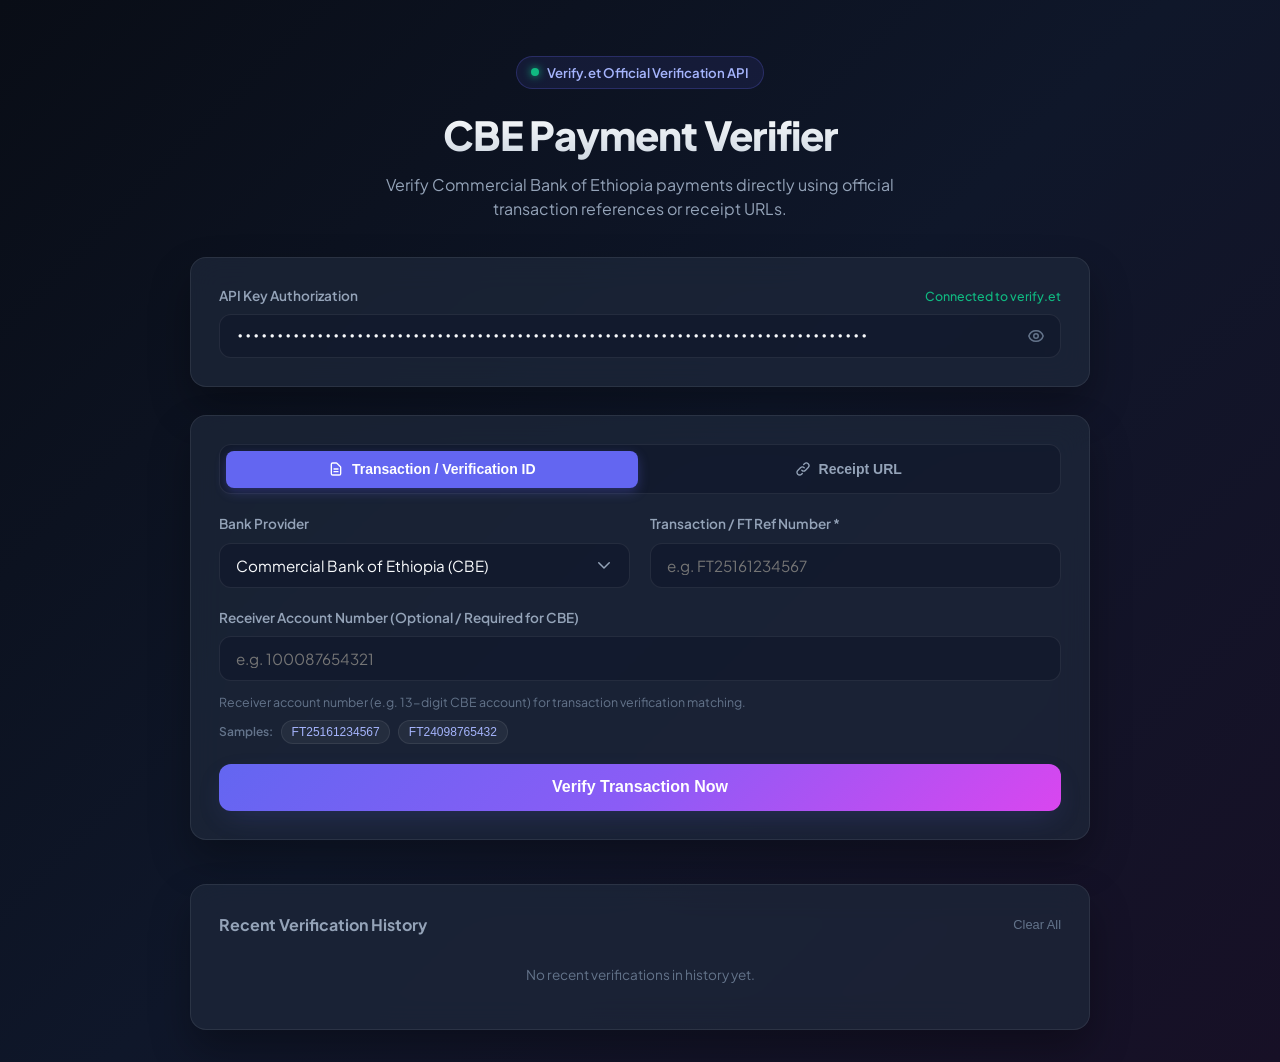
==== commit 4a901ba6: "Add files via upload" ====
--- a/cbe_verifier.html
+++ b/cbe_verifier.html
@@ -1,1210 +1,1196 @@
-<!DOCTYPE html>
-<html lang="en">
-<head>
-  <meta charset="UTF-8">
-  <meta name="viewport" content="width=device-width, initial-scale=1.0">
-  <title>Verify.et Payment Verifier | Commercial Bank of Ethiopia</title>
-  <meta name="description" content="Verify Ethiopian Bank payment transactions and receipts using the official Verify.et API.">
-  <link rel="preconnect" href="https://fonts.googleapis.com">
-  <link rel="preconnect" href="https://fonts.gstatic.com" crossorigin>
-  <link href="https://fonts.googleapis.com/css2?family=Plus+Jakarta+Sans:wght@300;400;500;600;700;800&family=JetBrains+Mono:wght@400;500;600&display=swap" rel="stylesheet">
-  
-  <style>
-    :root {
-      --bg-gradient: linear-gradient(135deg, #090d16 0%, #0f172a 50%, #171026 100%);
-      --card-bg: rgba(30, 41, 59, 0.7);
-      --card-border: rgba(255, 255, 255, 0.08);
-      --card-hover-border: rgba(99, 102, 241, 0.3);
-      --text-primary: #f8fafc;
-      --text-secondary: #94a3b8;
-      --text-muted: #64748b;
-      --accent-primary: #6366f1;
-      --accent-secondary: #8b5cf6;
-      --accent-gradient: linear-gradient(135deg, #6366f1 0%, #8b5cf6 50%, #d946ef 100%);
-      --success-bg: rgba(16, 185, 129, 0.12);
-      --success-border: rgba(16, 185, 129, 0.3);
-      --success-text: #10b981;
-      --warning-bg: rgba(245, 158, 11, 0.12);
-      --warning-border: rgba(245, 158, 11, 0.3);
-      --warning-text: #f59e0b;
-      --danger-bg: rgba(239, 68, 68, 0.12);
-      --danger-border: rgba(239, 68, 68, 0.3);
-      --danger-text: #ef4444;
-      --radius-lg: 16px;
-      --radius-md: 12px;
-      --radius-sm: 8px;
-      --shadow-glow: 0 10px 30px -10px rgba(99, 102, 241, 0.25);
-    }
-
-    * {
-      box-sizing: border-box;
-      margin: 0;
-      padding: 0;
-    }
-
-    body {
-      font-family: 'Plus Jakarta Sans', -apple-system, BlinkMacSystemFont, sans-serif;
-      background: var(--bg-gradient);
-      color: var(--text-primary);
-      min-height: 100vh;
-      display: flex;
-      flex-direction: column;
-      align-items: center;
-      padding: 2rem 1rem;
-      line-height: 1.5;
-    }
-
-    .container {
-      width: 100%;
-      max-width: 900px;
-      margin: 0 auto;
-      display: flex;
-      flex-direction: column;
-      gap: 1.75rem;
-    }
-
-    /* Header */
-    .header {
-      text-align: center;
-      padding: 1.5rem 0 0.5rem;
-    }
-
-    .brand-badge {
-      display: inline-flex;
-      align-items: center;
-      gap: 0.5rem;
-      padding: 0.35rem 0.9rem;
-      background: rgba(99, 102, 241, 0.1);
-      border: 1px solid rgba(99, 102, 241, 0.25);
-      border-radius: 9999px;
-      font-size: 0.825rem;
-      font-weight: 600;
-      color: #a5b4fc;
-      margin-bottom: 1rem;
-    }
-
-    .brand-badge .dot {
-      width: 8px;
-      height: 8px;
-      background: #10b981;
-      border-radius: 50%;
-      box-shadow: 0 0 8px #10b981;
-    }
-
-    .header h1 {
-      font-size: 2.5rem;
-      font-weight: 800;
-      letter-spacing: -0.02em;
-      background: linear-gradient(180deg, #ffffff 0%, #cbd5e1 100%);
-      -webkit-background-clip: text;
-      -webkit-text-fill-color: transparent;
-      margin-bottom: 0.5rem;
-    }
-
-    .header p {
-      color: var(--text-secondary);
-      font-size: 1rem;
-      max-width: 580px;
-      margin: 0 auto;
-    }
-
-    /* Cards */
-    .glass-card {
-      background: var(--card-bg);
-      backdrop-filter: blur(16px);
-      -webkit-backdrop-filter: blur(16px);
-      border: 1px solid var(--card-border);
-      border-radius: var(--radius-lg);
-      padding: 1.75rem;
-      box-shadow: 0 20px 40px rgba(0, 0, 0, 0.3);
-      transition: border-color 0.25s ease, box-shadow 0.25s ease;
-    }
-
-    /* API Key Config Bar */
-    .api-bar {
-      display: flex;
-      flex-direction: column;
-      gap: 0.5rem;
-    }
-
-    .api-bar label {
-      font-size: 0.85rem;
-      font-weight: 600;
-      color: var(--text-secondary);
-      display: flex;
-      justify-content: space-between;
-      align-items: center;
-    }
-
-    .input-wrapper {
-      position: relative;
-      display: flex;
-      align-items: center;
-    }
-
-    .input-wrapper input {
-      width: 100%;
-      background: rgba(15, 23, 42, 0.6);
-      border: 1px solid var(--card-border);
-      border-radius: var(--radius-md);
-      padding: 0.75rem 1rem;
-      padding-right: 2.75rem;
-      color: var(--text-primary);
-      font-family: 'JetBrains Mono', monospace;
-      font-size: 0.875rem;
-      outline: none;
-      transition: all 0.2s ease;
-    }
-
-    .input-wrapper input:focus {
-      border-color: var(--accent-primary);
-      box-shadow: 0 0 0 3px rgba(99, 102, 241, 0.15);
-    }
-
-    .toggle-btn {
-      position: absolute;
-      right: 0.75rem;
-      background: none;
-      border: none;
-      color: var(--text-muted);
-      cursor: pointer;
-      padding: 0.25rem;
-      display: flex;
-      align-items: center;
-      justify-content: center;
-      transition: color 0.2s ease;
-    }
-
-    .toggle-btn:hover {
-      color: var(--text-primary);
-    }
-
-    /* Tabs */
-    .tabs-nav {
-      display: flex;
-      background: rgba(15, 23, 42, 0.6);
-      padding: 0.35rem;
-      border-radius: var(--radius-md);
-      border: 1px solid var(--card-border);
-      gap: 0.25rem;
-      margin-bottom: 1.25rem;
-    }
-
-    .tab-btn {
-      flex: 1;
-      padding: 0.65rem 1rem;
-      border: none;
-      background: transparent;
-      color: var(--text-secondary);
-      font-weight: 600;
-      font-size: 0.875rem;
-      border-radius: var(--radius-sm);
-      cursor: pointer;
-      transition: all 0.2s ease;
-      display: flex;
-      align-items: center;
-      justify-content: center;
-      gap: 0.5rem;
-    }
-
-    .tab-btn.active {
-      background: var(--accent-primary);
-      color: #ffffff;
-      box-shadow: 0 4px 12px rgba(99, 102, 241, 0.3);
-    }
-
-    /* Form Inputs */
-    .form-grid {
-      display: grid;
-      grid-template-columns: 1fr 1fr;
-      gap: 1.25rem;
-    }
-
-    @media (max-width: 640px) {
-      .form-grid {
-        grid-template-columns: 1fr;
-      }
-    }
-
-    .form-group {
-      display: flex;
-      flex-direction: column;
-      gap: 0.5rem;
-    }
-
-    .form-group.full-width {
-      grid-column: 1 / -1;
-    }
-
-    .form-group label {
-      font-size: 0.85rem;
-      font-weight: 600;
-      color: var(--text-secondary);
-    }
-
-    .form-control {
-      width: 100%;
-      background: rgba(15, 23, 42, 0.6);
-      border: 1px solid var(--card-border);
-      border-radius: var(--radius-md);
-      padding: 0.75rem 1rem;
-      color: var(--text-primary);
-      font-family: inherit;
-      font-size: 0.95rem;
-      outline: none;
-      transition: all 0.2s ease;
-    }
-
-    .form-control:focus {
-      border-color: var(--accent-primary);
-      box-shadow: 0 0 0 3px rgba(99, 102, 241, 0.15);
-    }
-
-    select.form-control {
-      appearance: none;
-      background-image: url("data:image/svg+xml,%3Csvg xmlns='http://www.w3.org/2000/svg' fill='none' viewBox='0 0 24 24' stroke='%2394a3b8'%3E%3Cpath stroke-linecap='round' stroke-linejoin='round' stroke-width='2' d='M19 9l-7 7-7-7'%3E%3C/path%3E%3C/svg%3E");
-      background-repeat: no-repeat;
-      background-position: right 1rem center;
-      background-size: 1.1rem;
-      padding-right: 2.5rem;
-    }
-
-    .hint-text {
-      font-size: 0.775rem;
-      color: var(--text-muted);
-      margin-top: 0.25rem;
-    }
-
-    .quick-samples {
-      display: flex;
-      align-items: center;
-      gap: 0.5rem;
-      margin-top: 0.5rem;
-      flex-wrap: wrap;
-    }
-
-    .sample-chip {
-      font-size: 0.75rem;
-      padding: 0.25rem 0.6rem;
-      background: rgba(255, 255, 255, 0.05);
-      border: 1px solid var(--card-border);
-      border-radius: 9999px;
-      color: #a5b4fc;
-      cursor: pointer;
-      transition: all 0.2s ease;
-    }
-
-    .sample-chip:hover {
-      background: rgba(99, 102, 241, 0.2);
-      border-color: rgba(99, 102, 241, 0.4);
-    }
-
-    /* Primary Button */
-    .btn-submit {
-      margin-top: 1.25rem;
-      width: 100%;
-      padding: 0.9rem 1.5rem;
-      background: var(--accent-gradient);
-      border: none;
-      border-radius: var(--radius-md);
-      color: #ffffff;
-      font-weight: 700;
-      font-size: 1rem;
-      cursor: pointer;
-      box-shadow: var(--shadow-glow);
-      transition: all 0.25s ease;
-      display: flex;
-      align-items: center;
-      justify-content: center;
-      gap: 0.6rem;
-    }
-
-    .btn-submit:hover {
-      transform: translateY(-2px);
-      box-shadow: 0 12px 35px -5px rgba(99, 102, 241, 0.4);
-    }
-
-    .btn-submit:active {
-      transform: translateY(0);
-    }
-
-    .btn-submit:disabled {
-      opacity: 0.6;
-      cursor: not-allowed;
-      transform: none;
-    }
-
-    /* Result Section */
-    .result-section {
-      display: none;
-      animation: fadeIn 0.3s ease;
-    }
-
-    @keyframes fadeIn {
-      from { opacity: 0; transform: translateY(10px); }
-      to { opacity: 1; transform: translateY(0); }
-    }
-
-    .receipt-header {
-      display: flex;
-      justify-content: space-between;
-      align-items: flex-start;
-      padding-bottom: 1.25rem;
-      border-bottom: 1px dashed var(--card-border);
-      margin-bottom: 1.25rem;
-    }
-
-    .bank-info {
-      display: flex;
-      align-items: center;
-      gap: 0.75rem;
-    }
-
-    .bank-icon {
-      width: 44px;
-      height: 44px;
-      background: linear-gradient(135deg, #4f46e5, #7c3aed);
-      border-radius: 12px;
-      display: flex;
-      align-items: center;
-      justify-content: center;
-      font-weight: 800;
-      font-size: 1.1rem;
-      color: #fff;
-    }
-
-    .bank-details h3 {
-      font-size: 1.15rem;
-      font-weight: 700;
-      color: #fff;
-    }
-
-    .bank-details p {
-      font-size: 0.8rem;
-      color: var(--text-muted);
-      font-family: 'JetBrains Mono', monospace;
-    }
-
-    .status-badge {
-      display: inline-flex;
-      align-items: center;
-      gap: 0.4rem;
-      padding: 0.4rem 0.85rem;
-      border-radius: 9999px;
-      font-size: 0.825rem;
-      font-weight: 700;
-      text-transform: uppercase;
-      letter-spacing: 0.04em;
-    }
-
-    .status-badge.verified {
-      background: var(--success-bg);
-      border: 1px solid var(--success-border);
-      color: var(--success-text);
-    }
-
-    .status-badge.duplicate {
-      background: var(--warning-bg);
-      border: 1px solid var(--warning-border);
-      color: var(--warning-text);
-    }
-
-    .status-badge.failed {
-      background: var(--danger-bg);
-      border: 1px solid var(--danger-border);
-      color: var(--danger-text);
-    }
-
-    .amount-display {
-      background: rgba(15, 23, 42, 0.5);
-      border: 1px solid var(--card-border);
-      border-radius: var(--radius-md);
-      padding: 1.25rem;
-      text-align: center;
-      margin-bottom: 1.5rem;
-    }
-
-    .amount-display label {
-      font-size: 0.8rem;
-      color: var(--text-muted);
-      text-transform: uppercase;
-      letter-spacing: 0.05em;
-      font-weight: 600;
-    }
-
-    .amount-val {
-      font-size: 2.4rem;
-      font-weight: 800;
-      color: #10b981;
-      margin-top: 0.25rem;
-    }
-
-    .amount-val span {
-      font-size: 1.2rem;
-      font-weight: 600;
-      color: var(--text-secondary);
-      margin-left: 0.25rem;
-    }
-
-    /* Details Grid */
-    .details-grid {
-      display: grid;
-      grid-template-columns: 1fr 1fr;
-      gap: 1rem;
-      margin-bottom: 1.5rem;
-    }
-
-    @media (max-width: 600px) {
-      .details-grid {
-        grid-template-columns: 1fr;
-      }
-    }
-
-    .detail-item {
-      background: rgba(15, 23, 42, 0.3);
-      border: 1px solid rgba(255, 255, 255, 0.04);
-      border-radius: var(--radius-sm);
-      padding: 0.85rem;
-    }
-
-    .detail-item .label {
-      font-size: 0.775rem;
-      color: var(--text-muted);
-      font-weight: 600;
-      text-transform: uppercase;
-      letter-spacing: 0.03em;
-    }
-
-    .detail-item .value {
-      font-size: 0.95rem;
-      font-weight: 600;
-      color: var(--text-primary);
-      margin-top: 0.2rem;
-      word-break: break-all;
-    }
-
-    .detail-item .sub-value {
-      font-size: 0.8rem;
-      color: var(--text-secondary);
-      font-family: 'JetBrains Mono', monospace;
-    }
-
-    /* Action bar for results */
-    .result-actions {
-      display: flex;
-      gap: 0.75rem;
-      flex-wrap: wrap;
-    }
-
-    .btn-secondary {
-      flex: 1;
-      padding: 0.65rem 1rem;
-      background: rgba(255, 255, 255, 0.05);
-      border: 1px solid var(--card-border);
-      border-radius: var(--radius-md);
-      color: var(--text-primary);
-      font-weight: 600;
-      font-size: 0.875rem;
-      cursor: pointer;
-      transition: all 0.2s ease;
-      display: flex;
-      align-items: center;
-      justify-content: center;
-      gap: 0.4rem;
-    }
-
-    .btn-secondary:hover {
-      background: rgba(255, 255, 255, 0.1);
-      border-color: rgba(255, 255, 255, 0.2);
-    }
-
-    /* JSON Drawer */
-    .json-box {
-      margin-top: 1rem;
-      background: #090d16;
-      border: 1px solid var(--card-border);
-      border-radius: var(--radius-md);
-      padding: 1rem;
-      font-family: 'JetBrains Mono', monospace;
-      font-size: 0.8rem;
-      color: #38bdf8;
-      max-height: 250px;
-      overflow-y: auto;
-      display: none;
-    }
-
-    /* Loading Spinner */
-    .spinner {
-      width: 20px;
-      height: 20px;
-      border: 3px solid rgba(255, 255, 255, 0.3);
-      border-radius: 50%;
-      border-top-color: #fff;
-      animation: spin 0.8s linear infinite;
-    }
-
-    @keyframes spin {
-      to { transform: rotate(360deg); }
-    }
-
-    /* History section */
-    .history-section {
-      margin-top: 1rem;
-    }
-
-    .history-title {
-      font-size: 1rem;
-      font-weight: 700;
-      color: var(--text-secondary);
-      margin-bottom: 0.75rem;
-      display: flex;
-      justify-content: space-between;
-      align-items: center;
-    }
-
-    .history-list {
-      display: flex;
-      flex-direction: column;
-      gap: 0.5rem;
-    }
-
-    .history-item {
-      display: flex;
-      justify-content: space-between;
-      align-items: center;
-      background: rgba(15, 23, 42, 0.4);
-      border: 1px solid var(--card-border);
-      border-radius: var(--radius-md);
-      padding: 0.75rem 1rem;
-      cursor: pointer;
-      transition: all 0.2s ease;
-    }
-
-    .history-item:hover {
-      background: rgba(30, 41, 59, 0.8);
-      border-color: var(--card-hover-border);
-    }
-
-    .history-meta {
-      display: flex;
-      flex-direction: column;
-    }
-
-    .history-id {
-      font-weight: 700;
-      font-size: 0.9rem;
-      color: var(--text-primary);
-    }
-
-    .history-sub {
-      font-size: 0.75rem;
-      color: var(--text-muted);
-    }
-
-    .history-amount {
-      font-weight: 700;
-      font-size: 0.95rem;
-      color: #10b981;
-    }
-
-    /* Toast */
-    .toast {
-      position: fixed;
-      bottom: 2rem;
-      right: 2rem;
-      background: #1e293b;
-      border: 1px solid var(--accent-primary);
-      color: #fff;
-      padding: 0.85rem 1.25rem;
-      border-radius: var(--radius-md);
-      box-shadow: 0 10px 30px rgba(0,0,0,0.5);
-      font-size: 0.875rem;
-      font-weight: 600;
-      z-index: 1000;
-      display: none;
-      animation: slideUp 0.3s ease;
-    }
-
-    @keyframes slideUp {
-      from { opacity: 0; transform: translateY(20px); }
-      to { opacity: 1; transform: translateY(0); }
-    }
-  </style>
-</head>
-<body>
-
-  <div class="container">
-    
-    <!-- Header -->
-    <header class="header">
-      <div class="brand-badge">
-        <span class="dot"></span> Verify.et Official Verification API
-      </div>
-      <h1>CBE Payment Verifier</h1>
-      <p>Verify Commercial Bank of Ethiopia payments directly using official transaction references or receipt URLs.</p>
-    </header>
-
-    <!-- API Config Card -->
-    <div class="glass-card">
-      <div class="api-bar">
-        <label for="apiKeyInput">
-          <span>API Key Authorization</span>
-          <span style="color: #10b981; font-weight: 500; font-size: 0.775rem;">Connected to verify.et</span>
-        </label>
-        <div class="input-wrapper">
-          <input type="password" id="apiKeyInput" value="VERIFY_BANK_ET_zPNYhmxU7kRd2yBZrKE5C7MjsRlkHODag5Su9kvIcQOszijAVuO37sgqUVLnznGv" placeholder="VERIFY_BANK_ET_..." autocomplete="off">
-          <button type="button" class="toggle-btn" id="toggleApiKey" title="Toggle visibility">
-            <svg width="18" height="18" fill="none" stroke="currentColor" viewBox="0 0 24 24">
-              <path stroke-linecap="round" stroke-linejoin="round" stroke-width="2" d="M15 12a3 3 0 11-6 0 3 3 0 016 0z" />
-              <path stroke-linecap="round" stroke-linejoin="round" stroke-width="2" d="M2.458 12C3.732 7.943 7.523 5 12 5c4.478 0 8.268 2.943 9.542 7-1.274 4.057-5.064 7-9.542 7-4.477 0-8.268-2.943-9.542-7z" />
-            </svg>
-          </button>
-        </div>
-      </div>
-    </div>
-
-    <!-- Main Form Card -->
-    <div class="glass-card">
-      <!-- Tabs -->
-      <div class="tabs-nav">
-        <button type="button" class="tab-btn active" id="tabTxn" onclick="switchTab('txn')">
-          <svg width="16" height="16" fill="none" stroke="currentColor" viewBox="0 0 24 24"><path stroke-linecap="round" stroke-linejoin="round" stroke-width="2" d="M9 12h6m-6 4h6m2 5H7a2 2 0 01-2-2V5a2 2 0 012-2h5.586a1 1 0 01.707.293l5.414 5.414a1 1 0 01.293.707V19a2 2 0 01-2 2z"/></svg>
-          Transaction / Verification ID
-        </button>
-        <button type="button" class="tab-btn" id="tabUrl" onclick="switchTab('url')">
-          <svg width="16" height="16" fill="none" stroke="currentColor" viewBox="0 0 24 24"><path stroke-linecap="round" stroke-linejoin="round" stroke-width="2" d="M13.828 10.172a4 4 0 00-5.656 0l-4 4a4 4 0 105.656 5.656l1.102-1.101m-.758-4.899a4 4 0 005.656 0l4-4a4 4 0 00-5.656-5.656l-1.1 1.1"/></svg>
-          Receipt URL
-        </button>
-      </div>
-
-      <form id="verifyForm" onsubmit="handleVerify(event)">
-        <div class="form-grid">
-          
-          <!-- Bank Select -->
-          <div class="form-group">
-            <label for="bankSelect">Bank Provider</label>
-            <select id="bankSelect" class="form-control">
-              <option value="cbe" selected>Commercial Bank of Ethiopia (CBE)</option>
-              <option value="telebirr">Telebirr</option>
-              <option value="dashen">Dashen Bank</option>
-              <option value="awash">Awash Bank</option>
-              <option value="boa">Bank of Abyssinia (BOA)</option>
-              <option value="zemen">Zemen Bank</option>
-              <option value="cbebirr">CBE Birr</option>
-              <option value="mpesa">M-Pesa Ethiopia</option>
-              <option value="siinqee">Siinqee Bank</option>
-              <option value="kaafiebirr">KaafieBirr</option>
-            </select>
-          </div>
-
-          <!-- Transaction Number Input (for Txn Mode) -->
-          <div id="txnFieldsGroup" class="form-group">
-            <label for="txnInput">Transaction / FT Ref Number *</label>
-            <input type="text" id="txnInput" class="form-control" placeholder="e.g. FT25161234567" required>
-          </div>
-
-          <!-- Receipt URL Input (for URL Mode) -->
-          <div id="urlFieldsGroup" class="form-group" style="display: none;">
-            <label for="urlInput">Receipt URL *</label>
-            <input type="url" id="urlInput" class="form-control" placeholder="https://cbe.com.et/receipt/...">
-            <div class="hint-text">Paste the full receipt web URL shared from mobile banking app.</div>
-          </div>
-
-          <!-- Receiver Account Input (Available for both Txn and URL modes) -->
-          <div class="form-group full-width">
-            <label for="accountInput">Receiver Account / Suffix (Required for CBE/BOA)</label>
-            <input type="text" id="accountInput" class="form-control" placeholder="e.g. 100087654321 or 12345">
-            <div class="hint-text">Receiver account suffix (e.g. 8 digits for CBE, 5 digits for BOA).</div>
-          </div>
-
-          <!-- Phone Number Input (Available for CBE Birr) -->
-          <div class="form-group full-width">
-            <label for="phoneInput">Phone Number (Required for CBE Birr)</label>
-            <input type="text" id="phoneInput" class="form-control" placeholder="e.g. 0911223344">
-            <div class="hint-text">Required if verifying CBE Birr via receipt number.</div>
-          </div>
-
-        </div>
-
-        <!-- Sample Loaders -->
-        <div class="quick-samples">
-          <span style="font-size:0.75rem; color: var(--text-muted); font-weight: 600;">Samples:</span>
-          <button type="button" class="sample-chip" onclick="fillSample('FT25161234567', '1000876543218')">FT25161234567</button>
-          <button type="button" class="sample-chip" onclick="fillSample('FT24098765432', '1000123456789')">FT24098765432</button>
-        </div>
-
-        <!-- Submit Button -->
-        <button type="submit" class="btn-submit" id="btnSubmit">
-          <span id="btnText">Verify Transaction Now</span>
-          <div class="spinner" id="btnSpinner" style="display: none;"></div>
-        </button>
-      </form>
-    </div>
-
-    <!-- Results Section -->
-    <div class="glass-card result-section" id="resultCard">
-      <div class="receipt-header">
-        <div class="bank-info">
-          <div class="bank-icon" id="resBankIcon">CBE</div>
-          <div class="bank-details">
-            <h3 id="resBankName">Commercial Bank of Ethiopia</h3>
-            <p id="resTxnId">Ref: FT25161234567</p>
-          </div>
-        </div>
-        <div class="status-badge verified" id="resStatusBadge">
-          ✓ Verified
-        </div>
-      </div>
-
-      <!-- Amount Banner -->
-      <div class="amount-display">
-        <label>Total Verified Amount</label>
-        <div class="amount-val" id="resAmount">1,350.00 <span>ETB</span></div>
-      </div>
-
-      <!-- Detail Grid -->
-      <div class="details-grid">
-        <div class="detail-item">
-          <div class="label">Payer Details</div>
-          <div class="value" id="resPayerName">Hayat Ahmed</div>
-          <div class="sub-value" id="resPayerAcc">Acc: 100012345678</div>
-        </div>
-
-        <div class="detail-item">
-          <div class="label">Receiver Details</div>
-          <div class="value" id="resReceiverName">Abebe Bekele</div>
-          <div class="sub-value" id="resReceiverAcc">Acc: 100087654321</div>
-        </div>
-
-        <div class="detail-item">
-          <div class="label">Transaction Date</div>
-          <div class="value" id="resDate">June 10, 2025 - 02:30 PM</div>
-          <div class="sub-value" id="resMethod">Method: Official API</div>
-        </div>
-
-        <div class="detail-item">
-          <div class="label">Description / Note</div>
-          <div class="value" id="resDescription">Payment for invoice #1042</div>
-        </div>
-      </div>
-
-      <!-- Actions -->
-      <div class="result-actions">
-        <button type="button" class="btn-secondary" onclick="copyReceiptSummary()">
-          <svg width="16" height="16" fill="none" stroke="currentColor" viewBox="0 0 24 24"><path stroke-linecap="round" stroke-linejoin="round" stroke-width="2" d="M8 16H6a2 2 0 01-2-2V6a2 2 0 012-2h8a2 2 0 012 2v2m-6 12h8a2 2 0 002-2v-8a2 2 0 00-2-2h-8a2 2 0 00-2 2v8a2 2 0 002 2z"/></svg>
-          Copy Summary
-        </button>
-        <button type="button" class="btn-secondary" onclick="toggleJsonView()">
-          <svg width="16" height="16" fill="none" stroke="currentColor" viewBox="0 0 24 24"><path stroke-linecap="round" stroke-linejoin="round" stroke-width="2" d="M10 20l4-16m4 4l4 4-4 4M6 16l-4-4 4-4"/></svg>
-          View Raw JSON
-        </button>
-        <button type="button" class="btn-secondary" onclick="window.print()">
-          <svg width="16" height="16" fill="none" stroke="currentColor" viewBox="0 0 24 24"><path stroke-linecap="round" stroke-linejoin="round" stroke-width="2" d="M17 17h2a2 2 0 002-2v-4a2 2 0 00-2-2H5a2 2 0 00-2 2v4a2 2 0 002 2h2m2 4h6a2 2 0 002-2v-4a2 2 0 00-2-2H9a2 2 0 00-2 2v4a2 2 0 002 2zm8-12V5a2 2 0 00-2-2H9a2 2 0 00-2 2v4h10z"/></svg>
-          Print Receipt
-        </button>
-      </div>
-
-      <!-- Raw JSON Box -->
-      <pre class="json-box" id="jsonBox"></pre>
-    </div>
-
-    <!-- Verification History Card -->
-    <div class="glass-card history-section" id="historyCard">
-      <div class="history-title">
-        <span>Recent Verification History</span>
-        <button type="button" style="background:none; border:none; color:var(--text-muted); cursor:pointer; font-size:0.8rem;" onclick="clearHistory()">Clear All</button>
-      </div>
-      <div class="history-list" id="historyList">
-        <div style="font-size:0.85rem; color:var(--text-muted); text-align:center; padding:1rem 0;">No recent verifications in history yet.</div>
-      </div>
-    </div>
-
-  </div>
-
-  <div class="toast" id="toast">Notification text</div>
-
-  <script>
-    let activeTab = 'txn';
-    let currentResponseData = null;
-    let verificationHistory = JSON.parse(localStorage.getItem('verify_et_history') || '[]');
-
-    // Initialize UI
-    document.addEventListener('DOMContentLoaded', () => {
-      renderHistory();
-      
-      // API Key Toggle
-      const apiKeyInput = document.getElementById('apiKeyInput');
-      const toggleApiKey = document.getElementById('toggleApiKey');
-      toggleApiKey.addEventListener('click', () => {
-        if (apiKeyInput.type === 'password') {
-          apiKeyInput.type = 'text';
-        } else {
-          apiKeyInput.type = 'password';
-        }
-      });
-    });
-
-    function switchTab(tab) {
-      activeTab = tab;
-      const tabTxn = document.getElementById('tabTxn');
-      const tabUrl = document.getElementById('tabUrl');
-      const txnGroup = document.getElementById('txnFieldsGroup');
-      const urlGroup = document.getElementById('urlFieldsGroup');
-      const txnInput = document.getElementById('txnInput');
-      const urlInput = document.getElementById('urlInput');
-
-      if (tab === 'txn') {
-        tabTxn.classList.add('active');
-        tabUrl.classList.remove('active');
-        txnGroup.style.display = 'flex';
-        urlGroup.style.display = 'none';
-        txnInput.required = true;
-        urlInput.required = false;
-      } else {
-        tabUrl.classList.add('active');
-        tabTxn.classList.remove('active');
-        txnGroup.style.display = 'none';
-        urlGroup.style.display = 'flex';
-        txnInput.required = false;
-        urlInput.required = true;
-      }
-    }
-
-    function fillSample(ftNumber, accNumber) {
-      switchTab('txn');
-      document.getElementById('txnInput').value = ftNumber;
-      if (accNumber) {
-        document.getElementById('accountInput').value = accNumber;
-      }
-      showToast('Sample data pre-filled!');
-    }
-
-    async function handleVerify(e) {
-      e.preventDefault();
-
-      const apiKey = document.getElementById('apiKeyInput').value.trim();
-      const bank = document.getElementById('bankSelect').value;
-      const accNum = document.getElementById('accountInput').value.trim();
-      
-      if (!apiKey) {
-        showToast('Please enter your Verify.et API Key!');
-        return;
-      }
-
-      // Build payload based on active tab
-      const payload = { bank };
-
-      if (activeTab === 'txn') {
-        const txnNum = document.getElementById('txnInput').value.trim();
-        if (!txnNum) {
-          showToast('Please enter a Transaction Number / FT Ref!');
-          return;
-        }
-        payload.referenceNumber = txnNum;
-        payload.reference = txnNum;
-      } else {
-        const receiptUrl = document.getElementById('urlInput').value.trim();
-        if (!receiptUrl) {
-          showToast('Please enter a valid Receipt URL!');
-          return;
-        }
-        payload.receiptUrl = receiptUrl;
-      }
-
-      // Receiver account option passed for both Txn and Receipt URL modes
-      if (accNum) {
-        payload.accountSuffix = accNum;
-        payload.suffix = accNum;
-        payload.settlementAccount = accNum;
-      }
-      
-      const phoneNum = document.getElementById('phoneInput').value.trim();
-      if (phoneNum) {
-        payload.phoneNumber = phoneNum;
-        payload.phone = phoneNum;
-      }
-
-      setLoading(true);
-
-      const endpointParams = '?waitMs=5000';
-      const endpointUrl = window.location.protocol.startsWith('http') 
-        ? '/api/verify' 
-        : 'https://verify.et/api/verify';
-      const endpoint = endpointUrl + endpointParams;
-
-      try {
-        const response = await fetch(endpoint, {
-          method: 'POST',
-          headers: {
-            'x-api-key': apiKey,
-            'Content-Type': 'application/json'
-          },
-          body: JSON.stringify(payload)
-        });
-
-        const data = await response.json();
-        currentResponseData = data;
-
-        if (response.ok && data.success !== false) {
-          displayResult(data);
-          saveToHistory(data, payload);
-          showToast('Verification Successful!');
-        } else {
-          handleApiError(data, response.status);
-        }
-
-      } catch (err) {
-        console.error('Fetch Error:', err);
-        handleNetworkError(err, payload);
-      } finally {
-        setLoading(false);
-      }
-    }
-
-    function displayResult(res) {
-      const card = document.getElementById('resultCard');
-      card.style.display = 'block';
-
-      const apiData = (res.data && Array.isArray(res.data) && res.data.length > 0) ? res.data[0] : (res.data || {});
-      const receipt = apiData;
-
-      // Bank Name
-      const bankNames = {
-        cbe: 'Commercial Bank of Ethiopia',
-        telebirr: 'Telebirr',
-        dashen: 'Dashen Bank',
-        awash: 'Awash Bank',
-        boa: 'Bank of Abyssinia',
-        zemen: 'Zemen Bank',
-        cbebirr: 'CBE Birr',
-        mpesa: 'M-Pesa Ethiopia',
-        siinqee: 'Siinqee Bank',
-        kaafiebirr: 'KaafieBirr'
-      };
-
-      const bankKey = apiData.bank || document.getElementById('bankSelect').value;
-      document.getElementById('resBankName').textContent = apiData.bank_name || bankNames[bankKey] || 'Bank Payment';
-      document.getElementById('resBankIcon').textContent = bankKey.toUpperCase().slice(0, 3);
-      
-      const txnId = res.requestId || apiData.referenceNumber || apiData.transactionNumber || apiData.transaction_number || 'N/A';
-      document.getElementById('resTxnId').textContent = `Ref: ${txnId}`;
-
-      // Status Badge
-      const isVerified = res.verification?.verified || apiData.verified || false;
-      const statusValue = res.verification?.status || apiData.status;
-
-      const badge = document.getElementById('resStatusBadge');
-      if (res.duplicate) {
-        badge.className = 'status-badge duplicate';
-        badge.textContent = '⚠ Duplicate Payment';
-      } else if (statusValue === 'failed' || !isVerified) {
-        badge.className = 'status-badge failed';
-        badge.textContent = '✕ Unverified / Failed';
-      } else {
-        badge.className = 'status-badge verified';
-        badge.textContent = '✓ Verified & Completed';
-      }
-
-      // Amount
-      const amt = receipt.amount !== undefined ? Number(receipt.amount).toLocaleString('en-US', { minimumFractionDigits: 2 }) : '0.00';
-      const currency = receipt.currency || 'ETB';
-      document.getElementById('resAmount').innerHTML = `${amt} <span>${currency}</span>`;
-
-      // Details
-      document.getElementById('resPayerName').textContent = receipt.senderName || receipt.payer_name || 'N/A';
-      document.getElementById('resPayerAcc').textContent = receipt.senderAccount || receipt.payer_account ? `Acc: ${receipt.senderAccount || receipt.payer_account}` : 'Acc: N/A';
-
-      document.getElementById('resReceiverName').textContent = receipt.receiverName || receipt.receiver_name || 'N/A';
-      document.getElementById('resReceiverAcc').textContent = receipt.receiverAccount || receipt.receiver_account ? `Acc: ${receipt.receiverAccount || receipt.receiver_account}` : 'Acc: N/A';
-
-      const timestamp = receipt.timestamp || receipt.transaction_date;
-      const txDate = timestamp ? new Date(timestamp).toLocaleString('en-US', {
-        dateStyle: 'medium',
-        timeStyle: 'short'
-      }) : 'N/A';
-      document.getElementById('resDate').textContent = txDate;
-      document.getElementById('resMethod').textContent = `Method: ${res.verification_method || 'Official API'}`;
-
-      document.getElementById('resDescription').textContent = receipt.description || 'No payment note attached';
-
-      // JSON
-      document.getElementById('jsonBox').textContent = JSON.stringify(res, null, 2);
-
-      // Scroll into view smooth
-      card.scrollIntoView({ behavior: 'smooth', block: 'nearest' });
-    }
-
-    function handleApiError(data, status) {
-      const card = document.getElementById('resultCard');
-      card.style.display = 'block';
-
-      const bankNames = {
-        cbe: 'Commercial Bank of Ethiopia',
-        telebirr: 'Telebirr',
-        dashen: 'Dashen Bank',
-        awash: 'Awash Bank',
-        boa: 'Bank of Abyssinia',
-        zemen: 'Zemen Bank',
-        cbebirr: 'CBE Birr',
-        mpesa: 'M-Pesa Ethiopia',
-        siinqee: 'Siinqee Bank',
-        kaafiebirr: 'KaafieBirr'
-      };
-      const bankKey = document.getElementById('bankSelect').value;
-      document.getElementById('resBankName').textContent = bankNames[bankKey] || 'Bank Payment';
-      document.getElementById('resBankIcon').textContent = bankKey.toUpperCase().slice(0, 3);
-
-      const badge = document.getElementById('resStatusBadge');
-      badge.className = 'status-badge failed';
-      badge.textContent = `✕ Error (${status})`;
-
-      document.getElementById('resAmount').innerHTML = `0.00 <span>ETB</span>`;
-      document.getElementById('resTxnId').textContent = `Status Code: ${status}`;
-      document.getElementById('resPayerName').textContent = data.message || 'Verification Failed';
-      document.getElementById('resPayerAcc').textContent = 'Please verify the transaction ID or API Key.';
-
-      document.getElementById('jsonBox').textContent = JSON.stringify(data, null, 2);
-      showToast(`Verification Failed: ${data.message || 'Invalid Request'}`);
-    }
-
-    function handleNetworkError(err, payload) {
-      showToast('API Request Error or CORS limitation.');
-
-      const bankNames = {
-        cbe: 'Commercial Bank of Ethiopia',
-        telebirr: 'Telebirr',
-        dashen: 'Dashen Bank',
-        awash: 'Awash Bank',
-        boa: 'Bank of Abyssinia',
-        zemen: 'Zemen Bank',
-        cbebirr: 'CBE Birr',
-        mpesa: 'M-Pesa Ethiopia',
-        siinqee: 'Siinqee Bank',
-        kaafiebirr: 'KaafieBirr'
-      };
-
-      const mockResult = {
-        success: false,
-        exists: false,
-        message: err.message || "Failed to fetch from Verify.et API.",
-        data: {
-          bank: payload.bank,
-          bank_name: bankNames[payload.bank] || "Bank Payment",
-          transaction_number: payload.transaction_number || "N/A",
-          receipt: {
-            status: "error",
-            amount: 0,
-            currency: "ETB",
-            description: "Direct client request failed. Check API key or network connection."
-          }
-        }
-      };
-
-      displayResult(mockResult);
-    }
-
-    function setLoading(isLoading) {
-      const btn = document.getElementById('btnSubmit');
-      const text = document.getElementById('btnText');
-      const spinner = document.getElementById('btnSpinner');
-
-      if (isLoading) {
-        btn.disabled = true;
-        text.textContent = 'Verifying with Verify.et...';
-        spinner.style.display = 'block';
-      } else {
-        btn.disabled = false;
-        text.textContent = 'Verify Transaction Now';
-        spinner.style.display = 'none';
-      }
-    }
-
-    function toggleJsonView() {
-      const box = document.getElementById('jsonBox');
-      if (box.style.display === 'block') {
-        box.style.display = 'none';
-      } else {
-        box.style.display = 'block';
-      }
-    }
-
-    function copyReceiptSummary() {
-      if (!currentResponseData) return;
-      const apiData = (currentResponseData.data && Array.isArray(currentResponseData.data) && currentResponseData.data.length > 0) ? currentResponseData.data[0] : (currentResponseData.data || {});
-      const r = apiData;
-      const summary = `CBE Payment Receipt Summary:
-Status: Verified
-Txn Ref: ${currentResponseData.requestId || r.referenceNumber || r.transactionNumber || r.transaction_number || 'N/A'}
-Amount: ${r.amount || 0} ${r.currency || 'ETB'}
-Payer: ${r.senderName || r.payer_name || 'N/A'} (${r.senderAccount || r.payer_account || 'N/A'})
-Receiver: ${r.receiverName || r.receiver_name || 'N/A'} (${r.receiverAccount || r.receiver_account || 'N/A'})
-Date: ${r.timestamp || r.transaction_date || 'N/A'}`;
-
-      navigator.clipboard.writeText(summary).then(() => {
-        showToast('Receipt Summary copied to clipboard!');
-      });
-    }
-
-    function saveToHistory(res, payload) {
-      const apiData = (res.data && Array.isArray(res.data) && res.data.length > 0) ? res.data[0] : (res.data || {});
-      const receipt = apiData;
-      const item = {
-        id: apiData.referenceNumber || apiData.transactionNumber || payload.referenceNumber || payload.reference || 'URL Check',
-        bank: payload.bank.toUpperCase(),
-        amount: receipt.amount || 0,
-        currency: receipt.currency || 'ETB',
-        date: new Date().toLocaleTimeString([], { hour: '2-digit', minute: '2-digit' }),
-        fullData: res
-      };
-
-      verificationHistory.unshift(item);
-      if (verificationHistory.length > 10) verificationHistory.pop();
-      localStorage.setItem('verify_et_history', JSON.stringify(verificationHistory));
-      renderHistory();
-    }
-
-    function renderHistory() {
-      const container = document.getElementById('historyList');
-      if (!verificationHistory.length) {
-        container.innerHTML = `<div style="font-size:0.85rem; color:var(--text-muted); text-align:center; padding:1rem 0;">No recent verifications in history yet.</div>`;
-        return;
-      }
-
-      container.innerHTML = verificationHistory.map((item, idx) => `
-        <div class="history-item" onclick="loadFromHistory(${idx})">
-          <div class="history-meta">
-            <div class="history-id">${item.bank} - ${item.id}</div>
-            <div class="history-sub">Verified at ${item.date}</div>
-          </div>
-          <div class="history-amount">${Number(item.amount).toLocaleString()} ${item.currency}</div>
-        </div>
-      `).join('');
-    }
-
-    function loadFromHistory(index) {
-      const item = verificationHistory[index];
-      if (item && item.fullData) {
-        currentResponseData = item.fullData;
-        displayResult(item.fullData);
-        showToast(`Loaded history item: ${item.id}`);
-      }
-    }
-
-    function clearHistory() {
-      verificationHistory = [];
-      localStorage.removeItem('verify_et_history');
-      renderHistory();
-      showToast('History cleared.');
-    }
-
-    function showToast(msg) {
-      const toast = document.getElementById('toast');
-      toast.textContent = msg;
-      toast.style.display = 'block';
-      setTimeout(() => {
-        toast.style.display = 'none';
-      }, 3000);
-    }
-  </script>
-</body>
-</html>
+<!DOCTYPE html>
+<html lang="en">
+<head>
+  <meta charset="UTF-8">
+  <meta name="viewport" content="width=device-width, initial-scale=1.0">
+  <title>Verify.et Payment Verifier | Commercial Bank of Ethiopia</title>
+  <meta name="description" content="Verify Ethiopian Bank payment transactions and receipts using the official Verify.et API.">
+  <link rel="preconnect" href="https://fonts.googleapis.com">
+  <link rel="preconnect" href="https://fonts.gstatic.com" crossorigin>
+  <link href="https://fonts.googleapis.com/css2?family=Plus+Jakarta+Sans:wght@300;400;500;600;700;800&family=JetBrains+Mono:wght@400;500;600&display=swap" rel="stylesheet">
+  
+  <style>
+    :root {
+      --bg-gradient: linear-gradient(135deg, #090d16 0%, #0f172a 50%, #171026 100%);
+      --card-bg: rgba(30, 41, 59, 0.7);
+      --card-border: rgba(255, 255, 255, 0.08);
+      --card-hover-border: rgba(99, 102, 241, 0.3);
+      --text-primary: #f8fafc;
+      --text-secondary: #94a3b8;
+      --text-muted: #64748b;
+      --accent-primary: #6366f1;
+      --accent-secondary: #8b5cf6;
+      --accent-gradient: linear-gradient(135deg, #6366f1 0%, #8b5cf6 50%, #d946ef 100%);
+      --success-bg: rgba(16, 185, 129, 0.12);
+      --success-border: rgba(16, 185, 129, 0.3);
+      --success-text: #10b981;
+      --warning-bg: rgba(245, 158, 11, 0.12);
+      --warning-border: rgba(245, 158, 11, 0.3);
+      --warning-text: #f59e0b;
+      --danger-bg: rgba(239, 68, 68, 0.12);
+      --danger-border: rgba(239, 68, 68, 0.3);
+      --danger-text: #ef4444;
+      --radius-lg: 16px;
+      --radius-md: 12px;
+      --radius-sm: 8px;
+      --shadow-glow: 0 10px 30px -10px rgba(99, 102, 241, 0.25);
+    }
+
+    * {
+      box-sizing: border-box;
+      margin: 0;
+      padding: 0;
+    }
+
+    body {
+      font-family: 'Plus Jakarta Sans', -apple-system, BlinkMacSystemFont, sans-serif;
+      background: var(--bg-gradient);
+      color: var(--text-primary);
+      min-height: 100vh;
+      display: flex;
+      flex-direction: column;
+      align-items: center;
+      padding: 2rem 1rem;
+      line-height: 1.5;
+    }
+
+    .container {
+      width: 100%;
+      max-width: 900px;
+      margin: 0 auto;
+      display: flex;
+      flex-direction: column;
+      gap: 1.75rem;
+    }
+
+    /* Header */
+    .header {
+      text-align: center;
+      padding: 1.5rem 0 0.5rem;
+    }
+
+    .brand-badge {
+      display: inline-flex;
+      align-items: center;
+      gap: 0.5rem;
+      padding: 0.35rem 0.9rem;
+      background: rgba(99, 102, 241, 0.1);
+      border: 1px solid rgba(99, 102, 241, 0.25);
+      border-radius: 9999px;
+      font-size: 0.825rem;
+      font-weight: 600;
+      color: #a5b4fc;
+      margin-bottom: 1rem;
+    }
+
+    .brand-badge .dot {
+      width: 8px;
+      height: 8px;
+      background: #10b981;
+      border-radius: 50%;
+      box-shadow: 0 0 8px #10b981;
+    }
+
+    .header h1 {
+      font-size: 2.5rem;
+      font-weight: 800;
+      letter-spacing: -0.02em;
+      background: linear-gradient(180deg, #ffffff 0%, #cbd5e1 100%);
+      -webkit-background-clip: text;
+      -webkit-text-fill-color: transparent;
+      margin-bottom: 0.5rem;
+    }
+
+    .header p {
+      color: var(--text-secondary);
+      font-size: 1rem;
+      max-width: 580px;
+      margin: 0 auto;
+    }
+
+    /* Cards */
+    .glass-card {
+      background: var(--card-bg);
+      backdrop-filter: blur(16px);
+      -webkit-backdrop-filter: blur(16px);
+      border: 1px solid var(--card-border);
+      border-radius: var(--radius-lg);
+      padding: 1.75rem;
+      box-shadow: 0 20px 40px rgba(0, 0, 0, 0.3);
+      transition: border-color 0.25s ease, box-shadow 0.25s ease;
+    }
+
+    /* API Key Config Bar */
+    .api-bar {
+      display: flex;
+      flex-direction: column;
+      gap: 0.5rem;
+    }
+
+    .api-bar label {
+      font-size: 0.85rem;
+      font-weight: 600;
+      color: var(--text-secondary);
+      display: flex;
+      justify-content: space-between;
+      align-items: center;
+    }
+
+    .input-wrapper {
+      position: relative;
+      display: flex;
+      align-items: center;
+    }
+
+    .input-wrapper input {
+      width: 100%;
+      background: rgba(15, 23, 42, 0.6);
+      border: 1px solid var(--card-border);
+      border-radius: var(--radius-md);
+      padding: 0.75rem 1rem;
+      padding-right: 2.75rem;
+      color: var(--text-primary);
+      font-family: 'JetBrains Mono', monospace;
+      font-size: 0.875rem;
+      outline: none;
+      transition: all 0.2s ease;
+    }
+
+    .input-wrapper input:focus {
+      border-color: var(--accent-primary);
+      box-shadow: 0 0 0 3px rgba(99, 102, 241, 0.15);
+    }
+
+    .toggle-btn {
+      position: absolute;
+      right: 0.75rem;
+      background: none;
+      border: none;
+      color: var(--text-muted);
+      cursor: pointer;
+      padding: 0.25rem;
+      display: flex;
+      align-items: center;
+      justify-content: center;
+      transition: color 0.2s ease;
+    }
+
+    .toggle-btn:hover {
+      color: var(--text-primary);
+    }
+
+    /* Tabs */
+    .tabs-nav {
+      display: flex;
+      background: rgba(15, 23, 42, 0.6);
+      padding: 0.35rem;
+      border-radius: var(--radius-md);
+      border: 1px solid var(--card-border);
+      gap: 0.25rem;
+      margin-bottom: 1.25rem;
+    }
+
+    .tab-btn {
+      flex: 1;
+      padding: 0.65rem 1rem;
+      border: none;
+      background: transparent;
+      color: var(--text-secondary);
+      font-weight: 600;
+      font-size: 0.875rem;
+      border-radius: var(--radius-sm);
+      cursor: pointer;
+      transition: all 0.2s ease;
+      display: flex;
+      align-items: center;
+      justify-content: center;
+      gap: 0.5rem;
+    }
+
+    .tab-btn.active {
+      background: var(--accent-primary);
+      color: #ffffff;
+      box-shadow: 0 4px 12px rgba(99, 102, 241, 0.3);
+    }
+
+    /* Form Inputs */
+    .form-grid {
+      display: grid;
+      grid-template-columns: 1fr 1fr;
+      gap: 1.25rem;
+    }
+
+    @media (max-width: 640px) {
+      .form-grid {
+        grid-template-columns: 1fr;
+      }
+    }
+
+    .form-group {
+      display: flex;
+      flex-direction: column;
+      gap: 0.5rem;
+    }
+
+    .form-group.full-width {
+      grid-column: 1 / -1;
+    }
+
+    .form-group label {
+      font-size: 0.85rem;
+      font-weight: 600;
+      color: var(--text-secondary);
+    }
+
+    .form-control {
+      width: 100%;
+      background: rgba(15, 23, 42, 0.6);
+      border: 1px solid var(--card-border);
+      border-radius: var(--radius-md);
+      padding: 0.75rem 1rem;
+      color: var(--text-primary);
+      font-family: inherit;
+      font-size: 0.95rem;
+      outline: none;
+      transition: all 0.2s ease;
+    }
+
+    .form-control:focus {
+      border-color: var(--accent-primary);
+      box-shadow: 0 0 0 3px rgba(99, 102, 241, 0.15);
+    }
+
+    select.form-control {
+      appearance: none;
+      background-image: url("data:image/svg+xml,%3Csvg xmlns='http://www.w3.org/2000/svg' fill='none' viewBox='0 0 24 24' stroke='%2394a3b8'%3E%3Cpath stroke-linecap='round' stroke-linejoin='round' stroke-width='2' d='M19 9l-7 7-7-7'%3E%3C/path%3E%3C/svg%3E");
+      background-repeat: no-repeat;
+      background-position: right 1rem center;
+      background-size: 1.1rem;
+      padding-right: 2.5rem;
+    }
+
+    .hint-text {
+      font-size: 0.775rem;
+      color: var(--text-muted);
+      margin-top: 0.25rem;
+    }
+
+    .quick-samples {
+      display: flex;
+      align-items: center;
+      gap: 0.5rem;
+      margin-top: 0.5rem;
+      flex-wrap: wrap;
+    }
+
+    .sample-chip {
+      font-size: 0.75rem;
+      padding: 0.25rem 0.6rem;
+      background: rgba(255, 255, 255, 0.05);
+      border: 1px solid var(--card-border);
+      border-radius: 9999px;
+      color: #a5b4fc;
+      cursor: pointer;
+      transition: all 0.2s ease;
+    }
+
+    .sample-chip:hover {
+      background: rgba(99, 102, 241, 0.2);
+      border-color: rgba(99, 102, 241, 0.4);
+    }
+
+    /* Primary Button */
+    .btn-submit {
+      margin-top: 1.25rem;
+      width: 100%;
+      padding: 0.9rem 1.5rem;
+      background: var(--accent-gradient);
+      border: none;
+      border-radius: var(--radius-md);
+      color: #ffffff;
+      font-weight: 700;
+      font-size: 1rem;
+      cursor: pointer;
+      box-shadow: var(--shadow-glow);
+      transition: all 0.25s ease;
+      display: flex;
+      align-items: center;
+      justify-content: center;
+      gap: 0.6rem;
+    }
+
+    .btn-submit:hover {
+      transform: translateY(-2px);
+      box-shadow: 0 12px 35px -5px rgba(99, 102, 241, 0.4);
+    }
+
+    .btn-submit:active {
+      transform: translateY(0);
+    }
+
+    .btn-submit:disabled {
+      opacity: 0.6;
+      cursor: not-allowed;
+      transform: none;
+    }
+
+    /* Result Section */
+    .result-section {
+      display: none;
+      animation: fadeIn 0.3s ease;
+    }
+
+    @keyframes fadeIn {
+      from { opacity: 0; transform: translateY(10px); }
+      to { opacity: 1; transform: translateY(0); }
+    }
+
+    .receipt-header {
+      display: flex;
+      justify-content: space-between;
+      align-items: flex-start;
+      padding-bottom: 1.25rem;
+      border-bottom: 1px dashed var(--card-border);
+      margin-bottom: 1.25rem;
+    }
+
+    .bank-info {
+      display: flex;
+      align-items: center;
+      gap: 0.75rem;
+    }
+
+    .bank-icon {
+      width: 44px;
+      height: 44px;
+      background: linear-gradient(135deg, #4f46e5, #7c3aed);
+      border-radius: 12px;
+      display: flex;
+      align-items: center;
+      justify-content: center;
+      font-weight: 800;
+      font-size: 1.1rem;
+      color: #fff;
+    }
+
+    .bank-details h3 {
+      font-size: 1.15rem;
+      font-weight: 700;
+      color: #fff;
+    }
+
+    .bank-details p {
+      font-size: 0.8rem;
+      color: var(--text-muted);
+      font-family: 'JetBrains Mono', monospace;
+    }
+
+    .status-badge {
+      display: inline-flex;
+      align-items: center;
+      gap: 0.4rem;
+      padding: 0.4rem 0.85rem;
+      border-radius: 9999px;
+      font-size: 0.825rem;
+      font-weight: 700;
+      text-transform: uppercase;
+      letter-spacing: 0.04em;
+    }
+
+    .status-badge.verified {
+      background: var(--success-bg);
+      border: 1px solid var(--success-border);
+      color: var(--success-text);
+    }
+
+    .status-badge.duplicate {
+      background: var(--warning-bg);
+      border: 1px solid var(--warning-border);
+      color: var(--warning-text);
+    }
+
+    .status-badge.failed {
+      background: var(--danger-bg);
+      border: 1px solid var(--danger-border);
+      color: var(--danger-text);
+    }
+
+    .amount-display {
+      background: rgba(15, 23, 42, 0.5);
+      border: 1px solid var(--card-border);
+      border-radius: var(--radius-md);
+      padding: 1.25rem;
+      text-align: center;
+      margin-bottom: 1.5rem;
+    }
+
+    .amount-display label {
+      font-size: 0.8rem;
+      color: var(--text-muted);
+      text-transform: uppercase;
+      letter-spacing: 0.05em;
+      font-weight: 600;
+    }
+
+    .amount-val {
+      font-size: 2.4rem;
+      font-weight: 800;
+      color: #10b981;
+      margin-top: 0.25rem;
+    }
+
+    .amount-val span {
+      font-size: 1.2rem;
+      font-weight: 600;
+      color: var(--text-secondary);
+      margin-left: 0.25rem;
+    }
+
+    /* Details Grid */
+    .details-grid {
+      display: grid;
+      grid-template-columns: 1fr 1fr;
+      gap: 1rem;
+      margin-bottom: 1.5rem;
+    }
+
+    @media (max-width: 600px) {
+      .details-grid {
+        grid-template-columns: 1fr;
+      }
+    }
+
+    .detail-item {
+      background: rgba(15, 23, 42, 0.3);
+      border: 1px solid rgba(255, 255, 255, 0.04);
+      border-radius: var(--radius-sm);
+      padding: 0.85rem;
+    }
+
+    .detail-item .label {
+      font-size: 0.775rem;
+      color: var(--text-muted);
+      font-weight: 600;
+      text-transform: uppercase;
+      letter-spacing: 0.03em;
+    }
+
+    .detail-item .value {
+      font-size: 0.95rem;
+      font-weight: 600;
+      color: var(--text-primary);
+      margin-top: 0.2rem;
+      word-break: break-all;
+    }
+
+    .detail-item .sub-value {
+      font-size: 0.8rem;
+      color: var(--text-secondary);
+      font-family: 'JetBrains Mono', monospace;
+    }
+
+    /* Action bar for results */
+    .result-actions {
+      display: flex;
+      gap: 0.75rem;
+      flex-wrap: wrap;
+    }
+
+    .btn-secondary {
+      flex: 1;
+      padding: 0.65rem 1rem;
+      background: rgba(255, 255, 255, 0.05);
+      border: 1px solid var(--card-border);
+      border-radius: var(--radius-md);
+      color: var(--text-primary);
+      font-weight: 600;
+      font-size: 0.875rem;
+      cursor: pointer;
+      transition: all 0.2s ease;
+      display: flex;
+      align-items: center;
+      justify-content: center;
+      gap: 0.4rem;
+    }
+
+    .btn-secondary:hover {
+      background: rgba(255, 255, 255, 0.1);
+      border-color: rgba(255, 255, 255, 0.2);
+    }
+
+    /* JSON Drawer */
+    .json-box {
+      margin-top: 1rem;
+      background: #090d16;
+      border: 1px solid var(--card-border);
+      border-radius: var(--radius-md);
+      padding: 1rem;
+      font-family: 'JetBrains Mono', monospace;
+      font-size: 0.8rem;
+      color: #38bdf8;
+      max-height: 250px;
+      overflow-y: auto;
+      display: none;
+    }
+
+    /* Loading Spinner */
+    .spinner {
+      width: 20px;
+      height: 20px;
+      border: 3px solid rgba(255, 255, 255, 0.3);
+      border-radius: 50%;
+      border-top-color: #fff;
+      animation: spin 0.8s linear infinite;
+    }
+
+    @keyframes spin {
+      to { transform: rotate(360deg); }
+    }
+
+    /* History section */
+    .history-section {
+      margin-top: 1rem;
+    }
+
+    .history-title {
+      font-size: 1rem;
+      font-weight: 700;
+      color: var(--text-secondary);
+      margin-bottom: 0.75rem;
+      display: flex;
+      justify-content: space-between;
+      align-items: center;
+    }
+
+    .history-list {
+      display: flex;
+      flex-direction: column;
+      gap: 0.5rem;
+    }
+
+    .history-item {
+      display: flex;
+      justify-content: space-between;
+      align-items: center;
+      background: rgba(15, 23, 42, 0.4);
+      border: 1px solid var(--card-border);
+      border-radius: var(--radius-md);
+      padding: 0.75rem 1rem;
+      cursor: pointer;
+      transition: all 0.2s ease;
+    }
+
+    .history-item:hover {
+      background: rgba(30, 41, 59, 0.8);
+      border-color: var(--card-hover-border);
+    }
+
+    .history-meta {
+      display: flex;
+      flex-direction: column;
+    }
+
+    .history-id {
+      font-weight: 700;
+      font-size: 0.9rem;
+      color: var(--text-primary);
+    }
+
+    .history-sub {
+      font-size: 0.75rem;
+      color: var(--text-muted);
+    }
+
+    .history-amount {
+      font-weight: 700;
+      font-size: 0.95rem;
+      color: #10b981;
+    }
+
+    /* Toast */
+    .toast {
+      position: fixed;
+      bottom: 2rem;
+      right: 2rem;
+      background: #1e293b;
+      border: 1px solid var(--accent-primary);
+      color: #fff;
+      padding: 0.85rem 1.25rem;
+      border-radius: var(--radius-md);
+      box-shadow: 0 10px 30px rgba(0,0,0,0.5);
+      font-size: 0.875rem;
+      font-weight: 600;
+      z-index: 1000;
+      display: none;
+      animation: slideUp 0.3s ease;
+    }
+
+    @keyframes slideUp {
+      from { opacity: 0; transform: translateY(20px); }
+      to { opacity: 1; transform: translateY(0); }
+    }
+  </style>
+</head>
+<body>
+
+  <div class="container">
+    
+    <!-- Header -->
+    <header class="header">
+      <div class="brand-badge">
+        <span class="dot"></span> Verify.et Official Verification API
+      </div>
+      <h1>CBE Payment Verifier</h1>
+      <p>Verify Commercial Bank of Ethiopia payments directly using official transaction references or receipt URLs.</p>
+    </header>
+
+    <!-- API Config Card -->
+    <div class="glass-card">
+      <div class="api-bar">
+        <label for="apiKeyInput">
+          <span>API Key Authorization</span>
+          <span style="color: #10b981; font-weight: 500; font-size: 0.775rem;">Connected to verify.et</span>
+        </label>
+        <div class="input-wrapper">
+          <input type="password" id="apiKeyInput" value="VERIFY_BANK_ET_zPNYhmxU7kRd2yBZrKE5C7MjsRlkHODag5Su9kvIcQOszijAVuO37sgqUVLnznGv" placeholder="VERIFY_BANK_ET_..." autocomplete="off">
+          <button type="button" class="toggle-btn" id="toggleApiKey" title="Toggle visibility">
+            <svg width="18" height="18" fill="none" stroke="currentColor" viewBox="0 0 24 24">
+              <path stroke-linecap="round" stroke-linejoin="round" stroke-width="2" d="M15 12a3 3 0 11-6 0 3 3 0 016 0z" />
+              <path stroke-linecap="round" stroke-linejoin="round" stroke-width="2" d="M2.458 12C3.732 7.943 7.523 5 12 5c4.478 0 8.268 2.943 9.542 7-1.274 4.057-5.064 7-9.542 7-4.477 0-8.268-2.943-9.542-7z" />
+            </svg>
+          </button>
+        </div>
+      </div>
+    </div>
+
+    <!-- Main Form Card -->
+    <div class="glass-card">
+      <!-- Tabs -->
+      <div class="tabs-nav">
+        <button type="button" class="tab-btn active" id="tabTxn" onclick="switchTab('txn')">
+          <svg width="16" height="16" fill="none" stroke="currentColor" viewBox="0 0 24 24"><path stroke-linecap="round" stroke-linejoin="round" stroke-width="2" d="M9 12h6m-6 4h6m2 5H7a2 2 0 01-2-2V5a2 2 0 012-2h5.586a1 1 0 01.707.293l5.414 5.414a1 1 0 01.293.707V19a2 2 0 01-2 2z"/></svg>
+          Transaction / Verification ID
+        </button>
+        <button type="button" class="tab-btn" id="tabUrl" onclick="switchTab('url')">
+          <svg width="16" height="16" fill="none" stroke="currentColor" viewBox="0 0 24 24"><path stroke-linecap="round" stroke-linejoin="round" stroke-width="2" d="M13.828 10.172a4 4 0 00-5.656 0l-4 4a4 4 0 105.656 5.656l1.102-1.101m-.758-4.899a4 4 0 005.656 0l4-4a4 4 0 00-5.656-5.656l-1.1 1.1"/></svg>
+          Receipt URL
+        </button>
+      </div>
+
+      <form id="verifyForm" onsubmit="handleVerify(event)">
+        <div class="form-grid">
+          
+          <!-- Bank Select -->
+          <div class="form-group">
+            <label for="bankSelect">Bank Provider</label>
+            <select id="bankSelect" class="form-control">
+              <option value="cbe" selected>Commercial Bank of Ethiopia (CBE)</option>
+              <option value="amhara">Amhara Bank</option>
+              <option value="telebirr">Telebirr</option>
+              <option value="dashen">Dashen Bank</option>
+              <option value="awash">Awash Bank</option>
+              <option value="boa">Bank of Abyssinia (BOA)</option>
+              <option value="zemen">Zemen Bank</option>
+              <option value="cbebirr">CBE Birr</option>
+              <option value="mpesa">M-Pesa Ethiopia</option>
+              <option value="siinqee">Siinqee Bank</option>
+            </select>
+          </div>
+
+          <!-- Transaction Number Input (for Txn Mode) -->
+          <div id="txnFieldsGroup" class="form-group">
+            <label for="txnInput">Transaction / FT Ref Number *</label>
+            <input type="text" id="txnInput" class="form-control" placeholder="e.g. FT25161234567" required>
+          </div>
+
+          <!-- Receipt URL Input (for URL Mode) -->
+          <div id="urlFieldsGroup" class="form-group" style="display: none;">
+            <label for="urlInput">Receipt URL *</label>
+            <input type="url" id="urlInput" class="form-control" placeholder="https://cbe.com.et/receipt/...">
+            <div class="hint-text">Paste the full receipt web URL shared from mobile banking app.</div>
+          </div>
+
+          <!-- Receiver Account Input (Available for both Txn and URL modes) -->
+          <div class="form-group full-width">
+            <label for="accountInput">Receiver Account Number (Optional / Required for CBE)</label>
+            <input type="text" id="accountInput" class="form-control" placeholder="e.g. 100087654321">
+            <div class="hint-text">Receiver account number (e.g. 13-digit CBE account) for transaction verification matching.</div>
+          </div>
+
+        </div>
+
+        <!-- Sample Loaders -->
+        <div class="quick-samples">
+          <span style="font-size:0.75rem; color: var(--text-muted); font-weight: 600;">Samples:</span>
+          <button type="button" class="sample-chip" onclick="fillSample('FT25161234567', '1000876543218')">FT25161234567</button>
+          <button type="button" class="sample-chip" onclick="fillSample('FT24098765432', '1000123456789')">FT24098765432</button>
+        </div>
+
+        <!-- Submit Button -->
+        <button type="submit" class="btn-submit" id="btnSubmit">
+          <span id="btnText">Verify Transaction Now</span>
+          <div class="spinner" id="btnSpinner" style="display: none;"></div>
+        </button>
+      </form>
+    </div>
+
+    <!-- Results Section -->
+    <div class="glass-card result-section" id="resultCard">
+      <div class="receipt-header">
+        <div class="bank-info">
+          <div class="bank-icon" id="resBankIcon">CBE</div>
+          <div class="bank-details">
+            <h3 id="resBankName">Commercial Bank of Ethiopia</h3>
+            <p id="resTxnId">Ref: FT25161234567</p>
+          </div>
+        </div>
+        <div class="status-badge verified" id="resStatusBadge">
+          ✓ Verified
+        </div>
+      </div>
+
+      <!-- Amount Banner -->
+      <div class="amount-display">
+        <label>Total Verified Amount</label>
+        <div class="amount-val" id="resAmount">1,350.00 <span>ETB</span></div>
+      </div>
+
+      <!-- Detail Grid -->
+      <div class="details-grid">
+        <div class="detail-item">
+          <div class="label">Payer Details</div>
+          <div class="value" id="resPayerName">Hayat Ahmed</div>
+          <div class="sub-value" id="resPayerAcc">Acc: 100012345678</div>
+        </div>
+
+        <div class="detail-item">
+          <div class="label">Receiver Details</div>
+          <div class="value" id="resReceiverName">Abebe Bekele</div>
+          <div class="sub-value" id="resReceiverAcc">Acc: 100087654321</div>
+        </div>
+
+        <div class="detail-item">
+          <div class="label">Transaction Date</div>
+          <div class="value" id="resDate">June 10, 2025 - 02:30 PM</div>
+          <div class="sub-value" id="resMethod">Method: Official API</div>
+        </div>
+
+        <div class="detail-item">
+          <div class="label">Description / Note</div>
+          <div class="value" id="resDescription">Payment for invoice #1042</div>
+        </div>
+      </div>
+
+      <!-- Actions -->
+      <div class="result-actions">
+        <button type="button" class="btn-secondary" onclick="copyReceiptSummary()">
+          <svg width="16" height="16" fill="none" stroke="currentColor" viewBox="0 0 24 24"><path stroke-linecap="round" stroke-linejoin="round" stroke-width="2" d="M8 16H6a2 2 0 01-2-2V6a2 2 0 012-2h8a2 2 0 012 2v2m-6 12h8a2 2 0 002-2v-8a2 2 0 00-2-2h-8a2 2 0 00-2 2v8a2 2 0 002 2z"/></svg>
+          Copy Summary
+        </button>
+        <button type="button" class="btn-secondary" onclick="toggleJsonView()">
+          <svg width="16" height="16" fill="none" stroke="currentColor" viewBox="0 0 24 24"><path stroke-linecap="round" stroke-linejoin="round" stroke-width="2" d="M10 20l4-16m4 4l4 4-4 4M6 16l-4-4 4-4"/></svg>
+          View Raw JSON
+        </button>
+        <button type="button" class="btn-secondary" onclick="window.print()">
+          <svg width="16" height="16" fill="none" stroke="currentColor" viewBox="0 0 24 24"><path stroke-linecap="round" stroke-linejoin="round" stroke-width="2" d="M17 17h2a2 2 0 002-2v-4a2 2 0 00-2-2H5a2 2 0 00-2 2v4a2 2 0 002 2h2m2 4h6a2 2 0 002-2v-4a2 2 0 00-2-2H9a2 2 0 00-2 2v4a2 2 0 002 2zm8-12V5a2 2 0 00-2-2H9a2 2 0 00-2 2v4h10z"/></svg>
+          Print Receipt
+        </button>
+      </div>
+
+      <!-- Raw JSON Box -->
+      <pre class="json-box" id="jsonBox"></pre>
+    </div>
+
+    <!-- Verification History Card -->
+    <div class="glass-card history-section" id="historyCard">
+      <div class="history-title">
+        <span>Recent Verification History</span>
+        <button type="button" style="background:none; border:none; color:var(--text-muted); cursor:pointer; font-size:0.8rem;" onclick="clearHistory()">Clear All</button>
+      </div>
+      <div class="history-list" id="historyList">
+        <div style="font-size:0.85rem; color:var(--text-muted); text-align:center; padding:1rem 0;">No recent verifications in history yet.</div>
+      </div>
+    </div>
+
+  </div>
+
+  <div class="toast" id="toast">Notification text</div>
+
+  <script>
+    let activeTab = 'txn';
+    let currentResponseData = null;
+    let verificationHistory = JSON.parse(localStorage.getItem('verify_et_history') || '[]');
+
+    // Initialize UI
+    document.addEventListener('DOMContentLoaded', () => {
+      renderHistory();
+      
+      // API Key Toggle
+      const apiKeyInput = document.getElementById('apiKeyInput');
+      const toggleApiKey = document.getElementById('toggleApiKey');
+      toggleApiKey.addEventListener('click', () => {
+        if (apiKeyInput.type === 'password') {
+          apiKeyInput.type = 'text';
+        } else {
+          apiKeyInput.type = 'password';
+        }
+      });
+    });
+
+    function switchTab(tab) {
+      activeTab = tab;
+      const tabTxn = document.getElementById('tabTxn');
+      const tabUrl = document.getElementById('tabUrl');
+      const txnGroup = document.getElementById('txnFieldsGroup');
+      const urlGroup = document.getElementById('urlFieldsGroup');
+      const txnInput = document.getElementById('txnInput');
+      const urlInput = document.getElementById('urlInput');
+
+      if (tab === 'txn') {
+        tabTxn.classList.add('active');
+        tabUrl.classList.remove('active');
+        txnGroup.style.display = 'flex';
+        urlGroup.style.display = 'none';
+        txnInput.required = true;
+        urlInput.required = false;
+      } else {
+        tabUrl.classList.add('active');
+        tabTxn.classList.remove('active');
+        txnGroup.style.display = 'none';
+        urlGroup.style.display = 'flex';
+        txnInput.required = false;
+        urlInput.required = true;
+      }
+    }
+
+    function fillSample(ftNumber, accNumber) {
+      switchTab('txn');
+      document.getElementById('txnInput').value = ftNumber;
+      if (accNumber) {
+        document.getElementById('accountInput').value = accNumber;
+      }
+      showToast('Sample data pre-filled!');
+    }
+
+    async function handleVerify(e) {
+      e.preventDefault();
+
+      const apiKey = document.getElementById('apiKeyInput').value.trim();
+      const bank = document.getElementById('bankSelect').value;
+      const accNum = document.getElementById('accountInput').value.trim();
+      
+      if (!apiKey) {
+        showToast('Please enter your Verify.et API Key!');
+        return;
+      }
+
+      // Build payload based on active tab
+      const payload = { bank };
+
+      if (activeTab === 'txn') {
+        const txnNum = document.getElementById('txnInput').value.trim();
+        if (!txnNum) {
+          showToast('Please enter a Transaction Number / FT Ref!');
+          return;
+        }
+        payload.referenceNumber = txnNum;
+        payload.reference = txnNum;
+      } else {
+        const receiptUrl = document.getElementById('urlInput').value.trim();
+        if (!receiptUrl) {
+          showToast('Please enter a valid Receipt URL!');
+          return;
+        }
+        payload.receiptUrl = receiptUrl;
+      }
+
+      // Receiver account option passed for both Txn and Receipt URL modes
+      if (accNum) {
+        payload.accountSuffix = accNum;
+        payload.settlementAccount = accNum;
+      }
+
+      setLoading(true);
+
+      const endpointParams = '?waitMs=5000';
+      const endpointUrl = window.location.protocol.startsWith('http') 
+        ? '/api/verify' 
+        : 'https://verify.et/api/verify';
+      const endpoint = endpointUrl + endpointParams;
+
+      try {
+        const response = await fetch(endpoint, {
+          method: 'POST',
+          headers: {
+            'x-api-key': apiKey,
+            'Content-Type': 'application/json'
+          },
+          body: JSON.stringify(payload)
+        });
+
+        const data = await response.json();
+        currentResponseData = data;
+
+        if (response.ok && data.success !== false) {
+          displayResult(data);
+          saveToHistory(data, payload);
+          showToast('Verification Successful!');
+        } else {
+          handleApiError(data, response.status);
+        }
+
+      } catch (err) {
+        console.error('Fetch Error:', err);
+        handleNetworkError(err, payload);
+      } finally {
+        setLoading(false);
+      }
+    }
+
+    function displayResult(res) {
+      const card = document.getElementById('resultCard');
+      card.style.display = 'block';
+
+      const apiData = (res.data && Array.isArray(res.data) && res.data.length > 0) ? res.data[0] : (res.data || {});
+      const receipt = apiData;
+
+      // Bank Name
+      const bankNames = {
+        cbe: 'Commercial Bank of Ethiopia',
+        amhara: 'Amhara Bank',
+        telebirr: 'Telebirr',
+        dashen: 'Dashen Bank',
+        awash: 'Awash Bank',
+        boa: 'Bank of Abyssinia',
+        zemen: 'Zemen Bank',
+        cbebirr: 'CBE Birr',
+        mpesa: 'M-Pesa Ethiopia',
+        siinqee: 'Siinqee Bank'
+      };
+
+      const bankKey = apiData.bank || document.getElementById('bankSelect').value;
+      document.getElementById('resBankName').textContent = apiData.bank_name || bankNames[bankKey] || 'Bank Payment';
+      document.getElementById('resBankIcon').textContent = bankKey.toUpperCase().slice(0, 3);
+      
+      const txnId = res.requestId || apiData.referenceNumber || apiData.transactionNumber || apiData.transaction_number || 'N/A';
+      document.getElementById('resTxnId').textContent = `Ref: ${txnId}`;
+
+      // Status Badge
+      const isVerified = res.verification?.verified || apiData.verified || false;
+      const statusValue = res.verification?.status || apiData.status;
+
+      const badge = document.getElementById('resStatusBadge');
+      if (res.duplicate) {
+        badge.className = 'status-badge duplicate';
+        badge.textContent = '⚠ Duplicate Payment';
+      } else if (statusValue === 'failed' || !isVerified) {
+        badge.className = 'status-badge failed';
+        badge.textContent = '✕ Unverified / Failed';
+      } else {
+        badge.className = 'status-badge verified';
+        badge.textContent = '✓ Verified & Completed';
+      }
+
+      // Amount
+      const amt = receipt.amount !== undefined ? Number(receipt.amount).toLocaleString('en-US', { minimumFractionDigits: 2 }) : '0.00';
+      const currency = receipt.currency || 'ETB';
+      document.getElementById('resAmount').innerHTML = `${amt} <span>${currency}</span>`;
+
+      // Details
+      document.getElementById('resPayerName').textContent = receipt.senderName || receipt.payer_name || 'N/A';
+      document.getElementById('resPayerAcc').textContent = receipt.senderAccount || receipt.payer_account ? `Acc: ${receipt.senderAccount || receipt.payer_account}` : 'Acc: N/A';
+
+      document.getElementById('resReceiverName').textContent = receipt.receiverName || receipt.receiver_name || 'N/A';
+      document.getElementById('resReceiverAcc').textContent = receipt.receiverAccount || receipt.receiver_account ? `Acc: ${receipt.receiverAccount || receipt.receiver_account}` : 'Acc: N/A';
+
+      const timestamp = receipt.timestamp || receipt.transaction_date;
+      const txDate = timestamp ? new Date(timestamp).toLocaleString('en-US', {
+        dateStyle: 'medium',
+        timeStyle: 'short'
+      }) : 'N/A';
+      document.getElementById('resDate').textContent = txDate;
+      document.getElementById('resMethod').textContent = `Method: ${res.verification_method || 'Official API'}`;
+
+      document.getElementById('resDescription').textContent = receipt.description || 'No payment note attached';
+
+      // JSON
+      document.getElementById('jsonBox').textContent = JSON.stringify(res, null, 2);
+
+      // Scroll into view smooth
+      card.scrollIntoView({ behavior: 'smooth', block: 'nearest' });
+    }
+
+    function handleApiError(data, status) {
+      const card = document.getElementById('resultCard');
+      card.style.display = 'block';
+
+      const bankNames = {
+        cbe: 'Commercial Bank of Ethiopia',
+        amhara: 'Amhara Bank',
+        telebirr: 'Telebirr',
+        dashen: 'Dashen Bank',
+        awash: 'Awash Bank',
+        boa: 'Bank of Abyssinia',
+        zemen: 'Zemen Bank',
+        cbebirr: 'CBE Birr',
+        mpesa: 'M-Pesa Ethiopia',
+        siinqee: 'Siinqee Bank'
+      };
+      const bankKey = document.getElementById('bankSelect').value;
+      document.getElementById('resBankName').textContent = bankNames[bankKey] || 'Bank Payment';
+      document.getElementById('resBankIcon').textContent = bankKey.toUpperCase().slice(0, 3);
+
+      const badge = document.getElementById('resStatusBadge');
+      badge.className = 'status-badge failed';
+      badge.textContent = `✕ Error (${status})`;
+
+      document.getElementById('resAmount').innerHTML = `0.00 <span>ETB</span>`;
+      document.getElementById('resTxnId').textContent = `Status Code: ${status}`;
+      document.getElementById('resPayerName').textContent = data.message || 'Verification Failed';
+      document.getElementById('resPayerAcc').textContent = 'Please verify the transaction ID or API Key.';
+
+      document.getElementById('jsonBox').textContent = JSON.stringify(data, null, 2);
+      showToast(`Verification Failed: ${data.message || 'Invalid Request'}`);
+    }
+
+    function handleNetworkError(err, payload) {
+      showToast('API Request Error or CORS limitation.');
+
+      const bankNames = {
+        cbe: 'Commercial Bank of Ethiopia',
+        amhara: 'Amhara Bank',
+        telebirr: 'Telebirr',
+        dashen: 'Dashen Bank',
+        awash: 'Awash Bank',
+        boa: 'Bank of Abyssinia',
+        zemen: 'Zemen Bank',
+        cbebirr: 'CBE Birr',
+        mpesa: 'M-Pesa Ethiopia',
+        siinqee: 'Siinqee Bank'
+      };
+
+      const mockResult = {
+        success: false,
+        exists: false,
+        message: err.message || "Failed to fetch from Verify.et API.",
+        data: {
+          bank: payload.bank,
+          bank_name: bankNames[payload.bank] || "Bank Payment",
+          transaction_number: payload.transaction_number || "N/A",
+          receipt: {
+            status: "error",
+            amount: 0,
+            currency: "ETB",
+            description: "Direct client request failed. Check API key or network connection."
+          }
+        }
+      };
+
+      displayResult(mockResult);
+    }
+
+    function setLoading(isLoading) {
+      const btn = document.getElementById('btnSubmit');
+      const text = document.getElementById('btnText');
+      const spinner = document.getElementById('btnSpinner');
+
+      if (isLoading) {
+        btn.disabled = true;
+        text.textContent = 'Verifying with Verify.et...';
+        spinner.style.display = 'block';
+      } else {
+        btn.disabled = false;
+        text.textContent = 'Verify Transaction Now';
+        spinner.style.display = 'none';
+      }
+    }
+
+    function toggleJsonView() {
+      const box = document.getElementById('jsonBox');
+      if (box.style.display === 'block') {
+        box.style.display = 'none';
+      } else {
+        box.style.display = 'block';
+      }
+    }
+
+    function copyReceiptSummary() {
+      if (!currentResponseData) return;
+      const apiData = (currentResponseData.data && Array.isArray(currentResponseData.data) && currentResponseData.data.length > 0) ? currentResponseData.data[0] : (currentResponseData.data || {});
+      const r = apiData;
+      const summary = `CBE Payment Receipt Summary:
+Status: Verified
+Txn Ref: ${currentResponseData.requestId || r.referenceNumber || r.transactionNumber || r.transaction_number || 'N/A'}
+Amount: ${r.amount || 0} ${r.currency || 'ETB'}
+Payer: ${r.senderName || r.payer_name || 'N/A'} (${r.senderAccount || r.payer_account || 'N/A'})
+Receiver: ${r.receiverName || r.receiver_name || 'N/A'} (${r.receiverAccount || r.receiver_account || 'N/A'})
+Date: ${r.timestamp || r.transaction_date || 'N/A'}`;
+
+      navigator.clipboard.writeText(summary).then(() => {
+        showToast('Receipt Summary copied to clipboard!');
+      });
+    }
+
+    function saveToHistory(res, payload) {
+      const apiData = (res.data && Array.isArray(res.data) && res.data.length > 0) ? res.data[0] : (res.data || {});
+      const receipt = apiData;
+      const item = {
+        id: apiData.referenceNumber || apiData.transactionNumber || payload.referenceNumber || payload.reference || 'URL Check',
+        bank: payload.bank.toUpperCase(),
+        amount: receipt.amount || 0,
+        currency: receipt.currency || 'ETB',
+        date: new Date().toLocaleTimeString([], { hour: '2-digit', minute: '2-digit' }),
+        fullData: res
+      };
+
+      verificationHistory.unshift(item);
+      if (verificationHistory.length > 10) verificationHistory.pop();
+      localStorage.setItem('verify_et_history', JSON.stringify(verificationHistory));
+      renderHistory();
+    }
+
+    function renderHistory() {
+      const container = document.getElementById('historyList');
+      if (!verificationHistory.length) {
+        container.innerHTML = `<div style="font-size:0.85rem; color:var(--text-muted); text-align:center; padding:1rem 0;">No recent verifications in history yet.</div>`;
+        return;
+      }
+
+      container.innerHTML = verificationHistory.map((item, idx) => `
+        <div class="history-item" onclick="loadFromHistory(${idx})">
+          <div class="history-meta">
+            <div class="history-id">${item.bank} - ${item.id}</div>
+            <div class="history-sub">Verified at ${item.date}</div>
+          </div>
+          <div class="history-amount">${Number(item.amount).toLocaleString()} ${item.currency}</div>
+        </div>
+      `).join('');
+    }
+
+    function loadFromHistory(index) {
+      const item = verificationHistory[index];
+      if (item && item.fullData) {
+        currentResponseData = item.fullData;
+        displayResult(item.fullData);
+        showToast(`Loaded history item: ${item.id}`);
+      }
+    }
+
+    function clearHistory() {
+      verificationHistory = [];
+      localStorage.removeItem('verify_et_history');
+      renderHistory();
+      showToast('History cleared.');
+    }
+
+    function showToast(msg) {
+      const toast = document.getElementById('toast');
+      toast.textContent = msg;
+      toast.style.display = 'block';
+      setTimeout(() => {
+        toast.style.display = 'none';
+      }, 3000);
+    }
+  </script>
+</body>
+</html>
